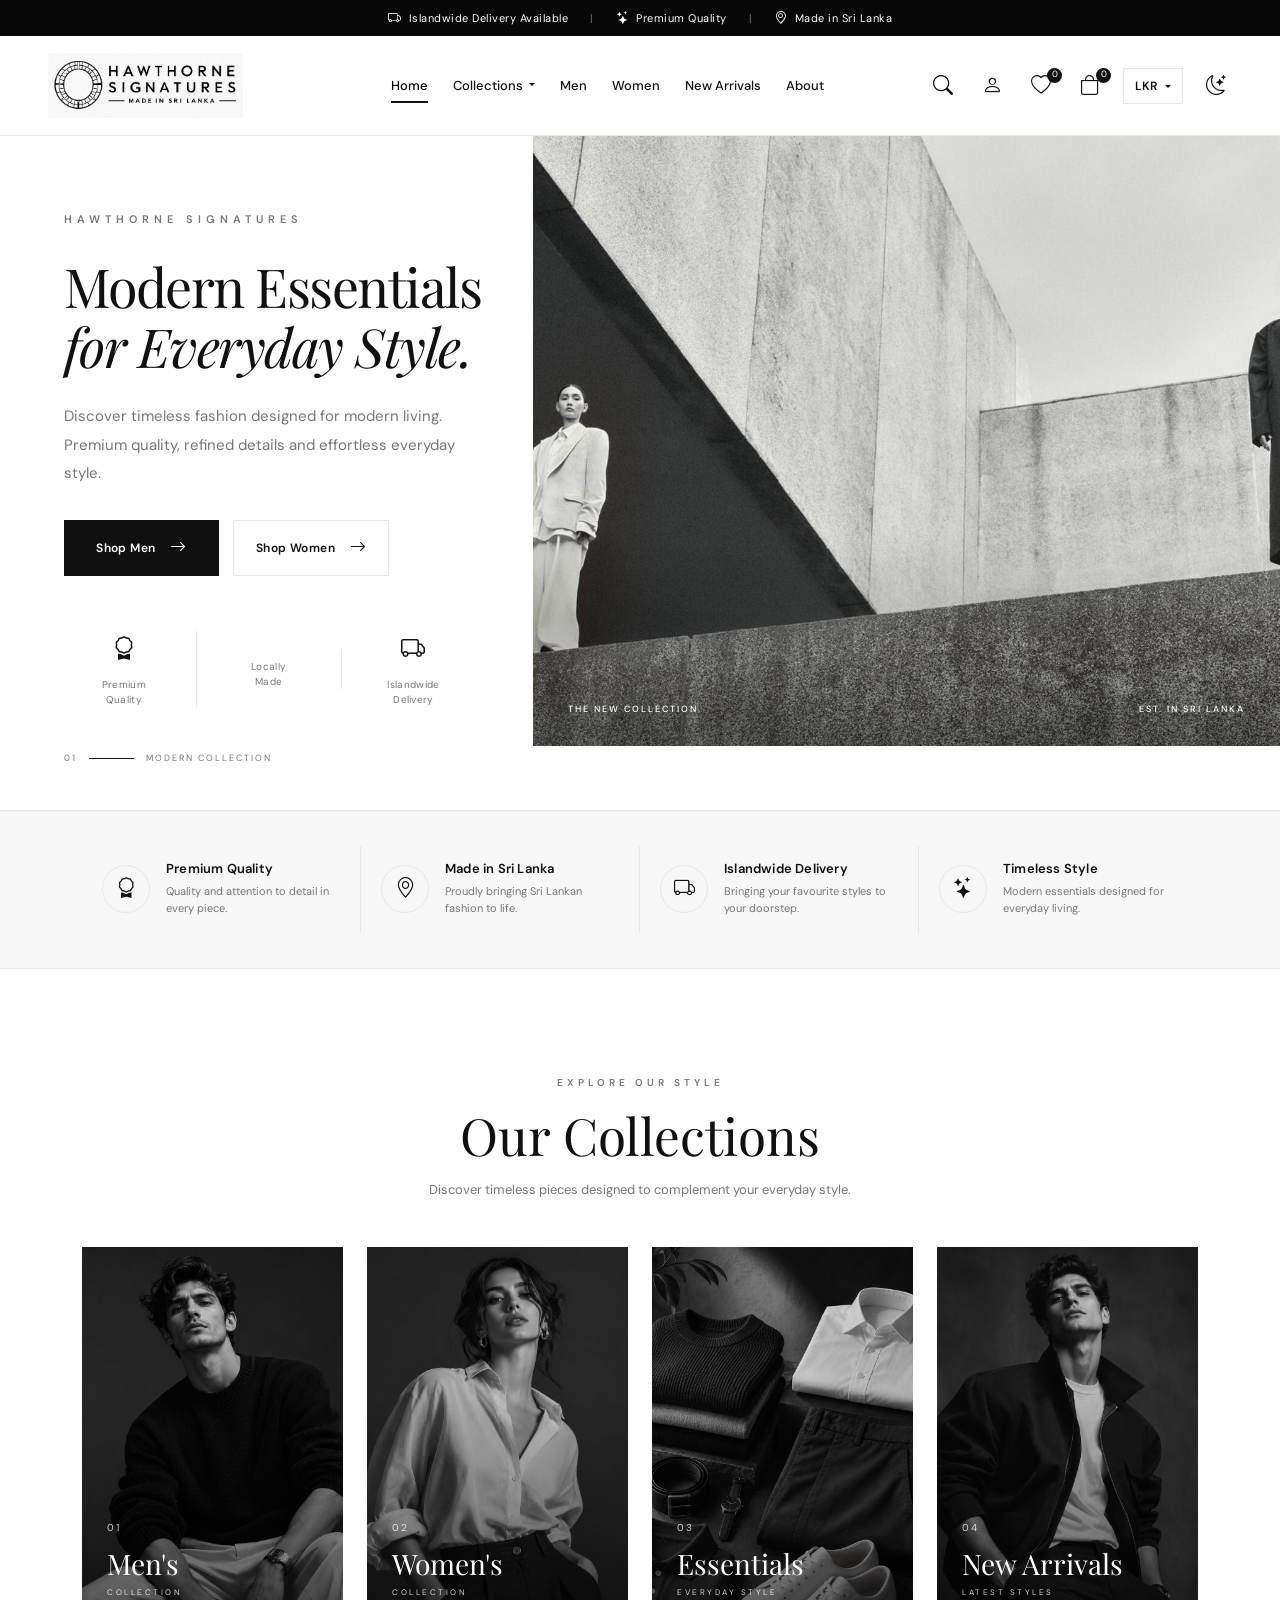
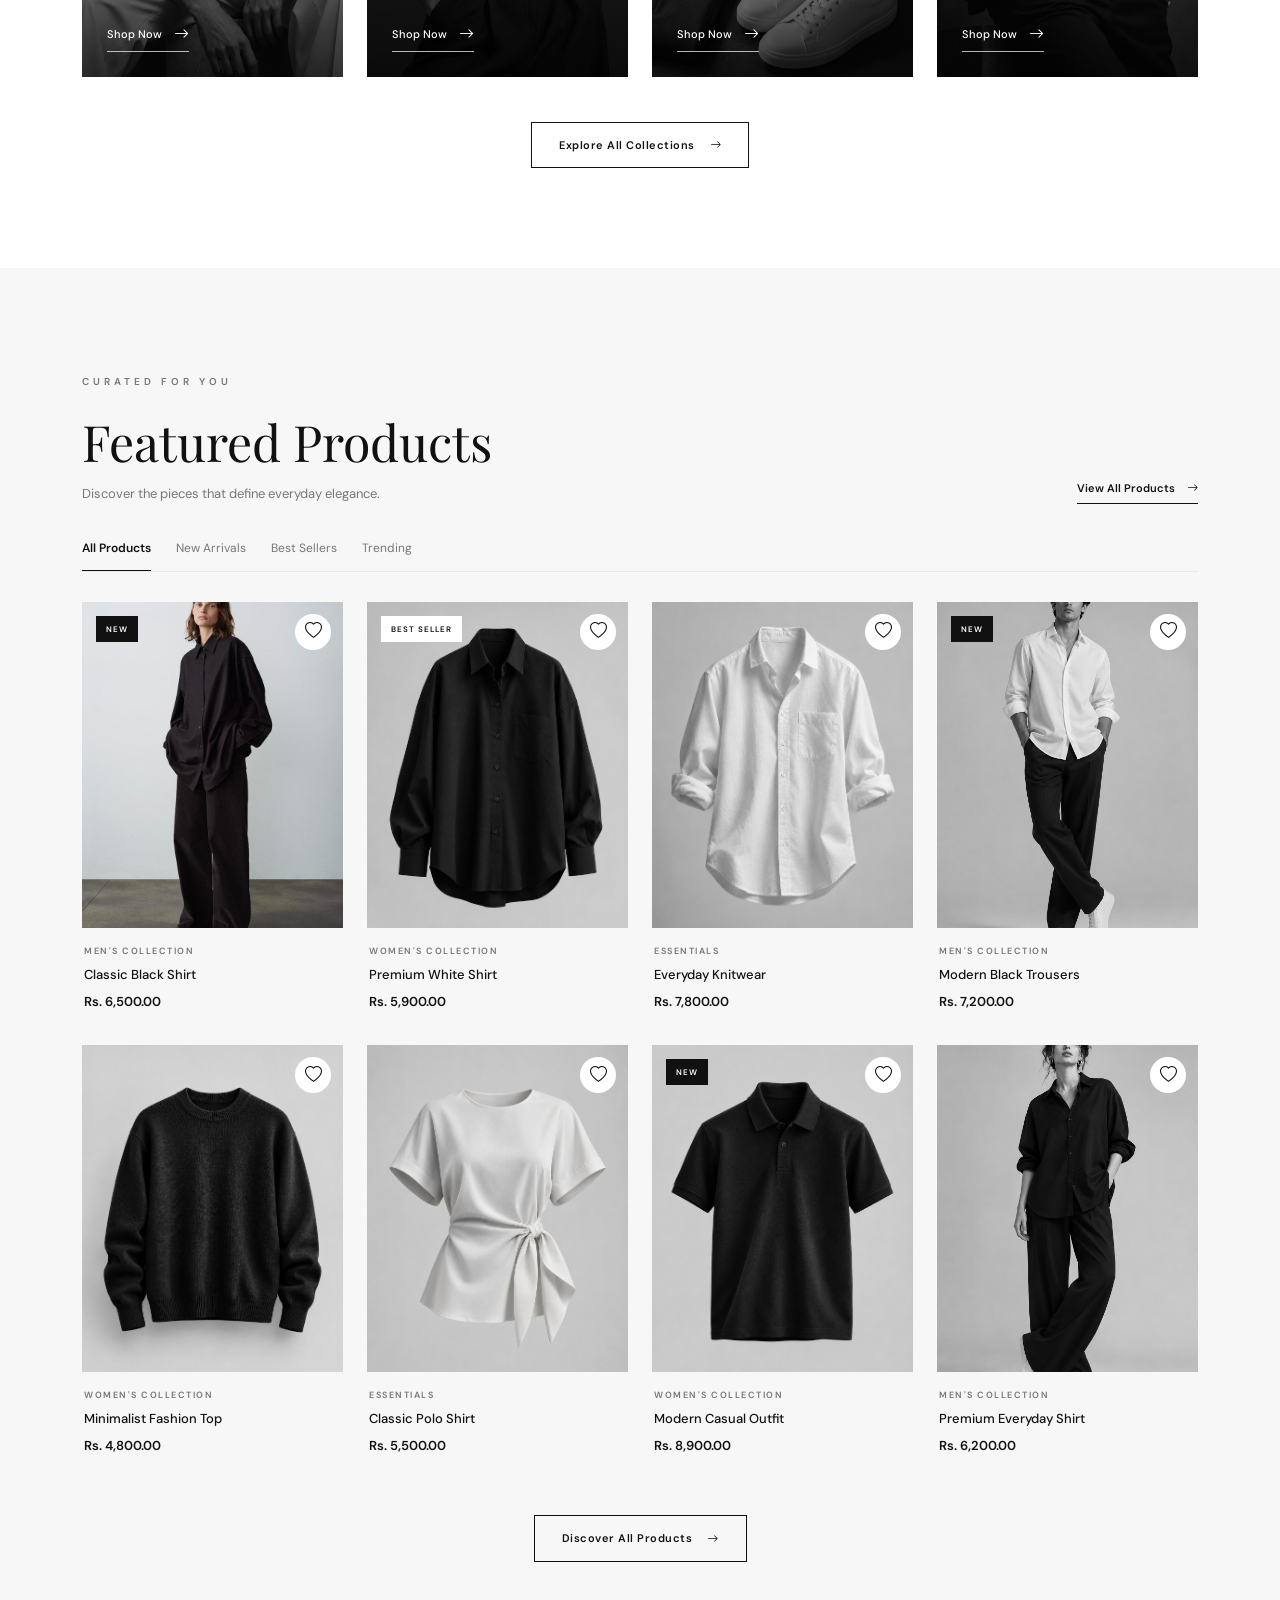
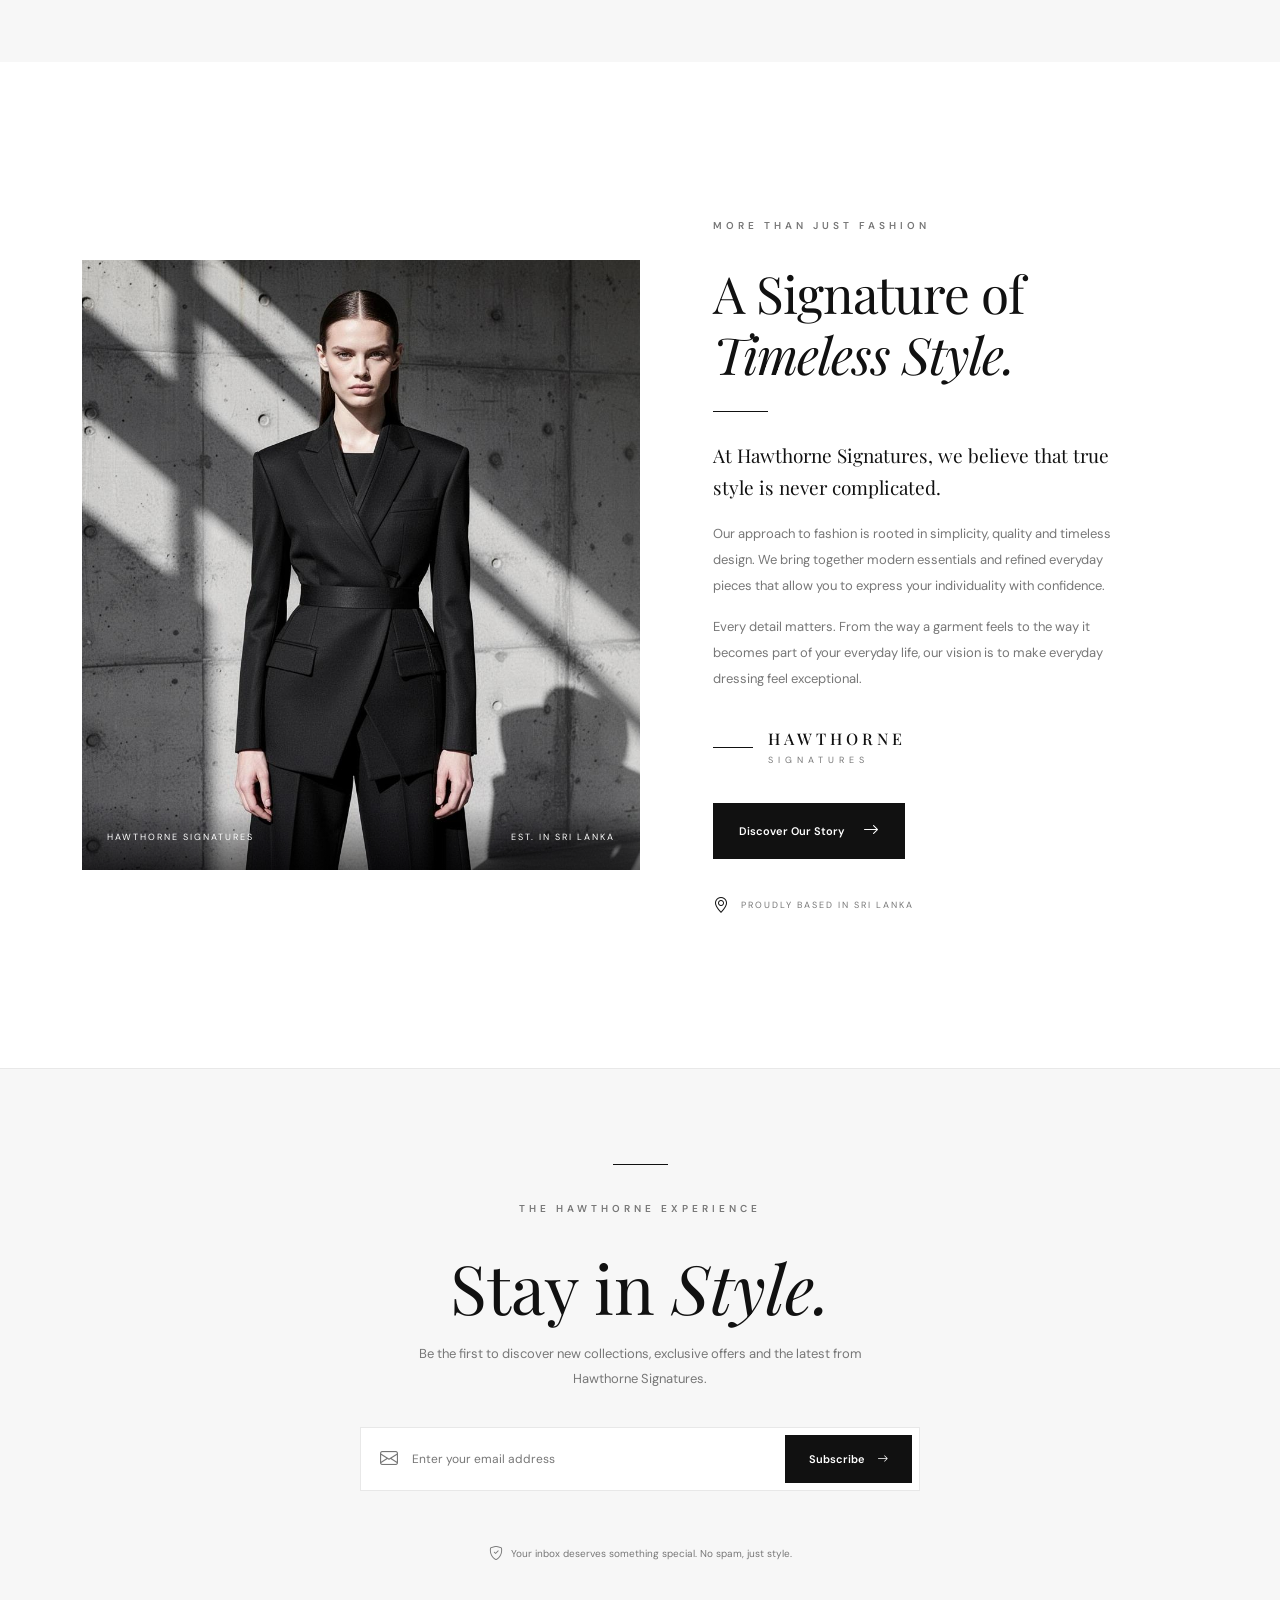
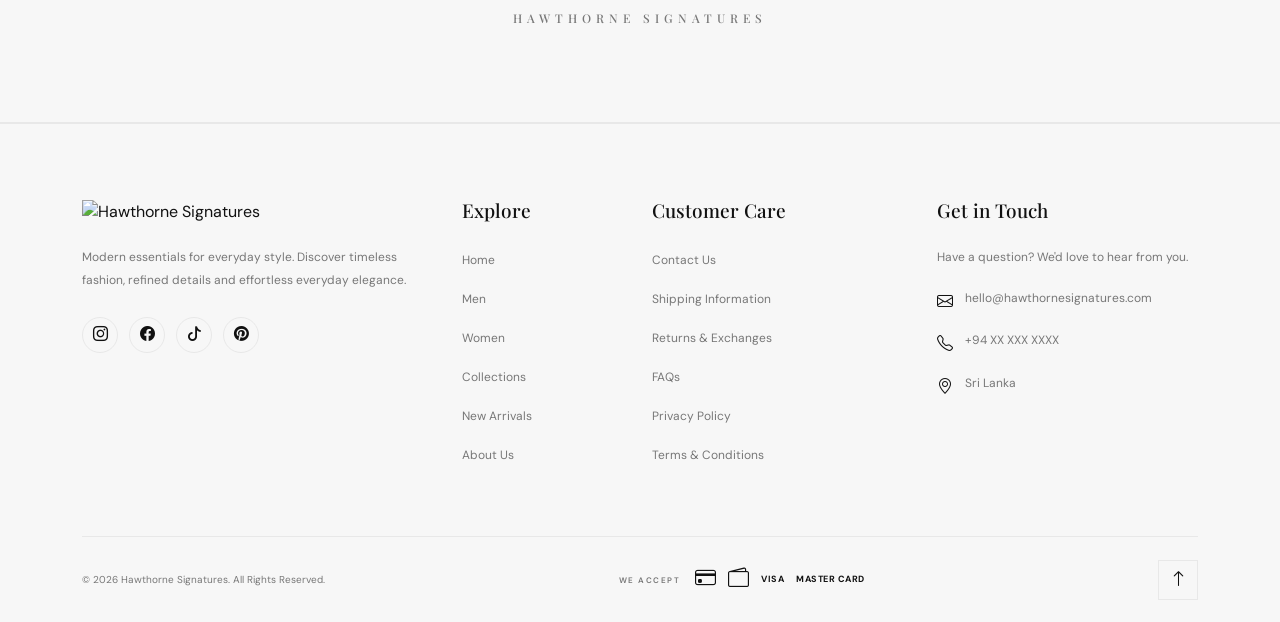
==== index.html @ 3e3ba573 "Add files via upload" ====
<!DOCTYPE html>
<html lang="en" data-theme="light">

<head>
  <meta charset="UTF-8">
  <meta name="viewport" content="width=device-width, initial-scale=1.0">

  <title>Hawthorne Signatures | Premium Fashion</title>

  <meta name="description"
    content="Discover modern essentials for everyday style at Hawthorne Signatures. Premium fashion, made in Sri Lanka.">

  <!-- Google Fonts -->
  <link rel="preconnect" href="https://fonts.googleapis.com">
  <link rel="preconnect" href="https://fonts.gstatic.com" crossorigin>

  <link
    href="https://fonts.googleapis.com/css2?family=DM+Sans:wght@400;500;600;700&family=Playfair+Display:wght@400;500;600&display=swap"
    rel="stylesheet">

  <!-- Bootstrap 5 -->
  <link href="https://cdn.jsdelivr.net/npm/bootstrap@5.3.3/dist/css/bootstrap.min.css" rel="stylesheet">

  <!-- Bootstrap Icons -->
  <link href="https://cdn.jsdelivr.net/npm/bootstrap-icons@1.11.3/font/bootstrap-icons.min.css" rel="stylesheet">

  <!-- Custom CSS -->
  <link rel="stylesheet" href="assets/css/style.css">
  <link rel="stylesheet" href="css/index.css">

</head>

<body>

  <!-- ANNOUNCEMENT BAR -->
  <div class="announcement-bar">
    <div class="container-fluid px-lg-5">
      <div class="announcement-content">

        <span>
          <i class="bi bi-truck"></i>
          Islandwide Delivery Available
        </span>

        <span class="announcement-divider">|</span>

        <span>
          <i class="bi bi-stars"></i>
          Premium Quality
        </span>

        <span class="announcement-divider">|</span>

        <span>
          <i class="bi bi-geo-alt"></i>
          Made in Sri Lanka
        </span>

      </div>
    </div>
  </div>


  <!-- MAIN NAVBAR -->
  <header class="main-header">

    <nav class="navbar navbar-expand-xl">

      <div class="container-fluid px-lg-5">

        <!-- BRAND -->
        <a href="index.html" class="navbar-brand brand-logo">

          <img src="img/logo/Hawthorne Signatures Logo·.png" alt="Hawthorne Signatures" class="brand-image"
            width="250px">

        </a>


        <!-- MOBILE ACTIONS -->
        <div class="mobile-actions d-xl-none">

          <button class="nav-icon-btn theme-toggle" type="button" aria-label="Switch theme">

            <i class="bi bi-moon-stars"></i>

          </button>

          <button class="navbar-toggler custom-toggler" type="button" data-bs-toggle="collapse"
            data-bs-target="#mainNavbar" aria-controls="mainNavbar" aria-expanded="false"
            aria-label="Toggle navigation">

            <i class="bi bi-list"></i>

          </button>

        </div>


        <!-- NAVIGATION -->
        <div class="collapse navbar-collapse" id="mainNavbar">

          <ul class="navbar-nav mx-auto main-nav">

            <li class="nav-item">
              <a href="index.html" class="nav-link active">
                Home
              </a>
            </li>

            <!-- COLLECTIONS -->
            <li class="nav-item dropdown">

              <a href="#" class="nav-link dropdown-toggle" role="button" data-bs-toggle="dropdown"
                aria-expanded="false">

                Collections

              </a>

              <ul class="dropdown-menu custom-dropdown">

                <li>
                  <a class="dropdown-item" href="#">
                    All Collections
                  </a>
                </li>

                <li>
                  <a class="dropdown-item" href="#">
                    Men's Collection
                  </a>
                </li>

                <li>
                  <a class="dropdown-item" href="#">
                    Women's Collection
                  </a>
                </li>

                <li>
                  <a class="dropdown-item" href="#">
                    Essentials
                  </a>
                </li>

              </ul>

            </li>

            <li class="nav-item">
              <a href="#" class="nav-link">Men</a>
            </li>

            <li class="nav-item">
              <a href="#" class="nav-link">Women</a>
            </li>

            <li class="nav-item">
              <a href="#" class="nav-link">New Arrivals</a>
            </li>

            <li class="nav-item">
              <a href="#" class="nav-link">About</a>
            </li>

          </ul>


          <!-- NAVBAR ACTIONS -->
          <div class="navbar-actions">

            <!-- SEARCH -->
            <button class="nav-icon-btn" type="button" data-bs-toggle="collapse" data-bs-target="#searchPanel"
              aria-label="Search">

              <i class="bi bi-search"></i>

            </button>


            <!-- ACCOUNT -->
            <a href="#" class="nav-icon-btn" aria-label="Account">

              <i class="bi bi-person"></i>

            </a>


            <!-- WISHLIST -->
            <a href="#" class="nav-icon-btn icon-with-count" aria-label="Wishlist">

              <i class="bi bi-heart"></i>

              <span class="icon-count">0</span>

            </a>


            <!-- SHOPPING BAG -->
            <a href="#" class="nav-icon-btn icon-with-count" aria-label="Shopping bag">

              <i class="bi bi-bag"></i>

              <span class="icon-count" data-cart-count>0</span>

            </a>


            <!-- CURRENCY -->
            <div class="dropdown currency-dropdown">

              <button class="currency-btn dropdown-toggle" type="button" data-bs-toggle="dropdown"
                aria-expanded="false">

                <span id="currencyLabel">LKR</span>

              </button>

              <ul class="dropdown-menu dropdown-menu-end custom-dropdown">

                <li>
                  <button class="dropdown-item currency-option" data-currency="LKR">
                    LKR - Sri Lankan Rupee
                  </button>
                </li>

                <li>
                  <button class="dropdown-item currency-option" data-currency="USD">
                    USD - US Dollar
                  </button>
                </li>

              </ul>

            </div>


            <!-- DESKTOP THEME TOGGLE -->
            <button class="nav-icon-btn theme-toggle desktop-theme-toggle" type="button" aria-label="Switch theme">

              <i class="bi bi-moon-stars"></i>

            </button>

          </div>

        </div>

      </div>

    </nav>

  </header>


  <!-- SEARCH PANEL -->
  <div class="collapse search-panel" id="searchPanel">

    <div class="container">

      <form action="#" method="GET" class="search-form">

        <i class="bi bi-search"></i>

        <input type="search" name="q" placeholder="Search products and collections..." aria-label="Search products"
          required>

        <button type="submit">
          Search
        </button>

      </form>

    </div>

  </div>




  <!-- =====================================
     HERO SECTION
===================================== -->

  <section class="hs-hero">

    <div class="container-fluid px-0">

      <div class="row g-0 align-items-stretch">

        <!-- LEFT CONTENT -->
        <div class="col-lg-5">

          <div class="hs-hero-content">

            <span class="hs-hero-eyebrow">
              HAWTHORNE SIGNATURES
            </span>

            <h1>
              Modern Essentials
              <span>for Everyday Style.</span>
            </h1>

            <p class="hs-hero-description">
              Discover timeless fashion designed for
              modern living. Premium quality, refined
              details and effortless everyday style.
            </p>

            <!-- BUTTONS -->
            <div class="hs-hero-buttons">

              <a href="#" class="hs-btn hs-btn-primary">
                Shop Men
                <i class="bi bi-arrow-right"></i>
              </a>

              <a href="#" class="hs-btn hs-btn-outline">
                Shop Women
                <i class="bi bi-arrow-right"></i>
              </a>

            </div>

            <!-- BRAND HIGHLIGHTS -->
            <div class="hs-hero-highlights">

              <div class="hs-highlight">
                <i class="bi bi-award"></i>
                <span>Premium<br>Quality</span>
              </div>

              <div class="hs-highlight">
                <i class="bi bi-leaf"></i>
                <span>Locally<br>Made</span>
              </div>

              <div class="hs-highlight">
                <i class="bi bi-truck"></i>
                <span>Islandwide<br>Delivery</span>
              </div>

            </div>

            <div class="hs-hero-caption">
              <span>01</span>
              <span class="hs-caption-line"></span>
              <span>MODERN COLLECTION</span>
            </div>

          </div>

        </div>


        <!-- RIGHT IMAGE -->
        <div class="col-lg-7">

          <div class="hs-hero-image">

            <img src="img/hero/1.jfif" alt="Hawthorne Signatures luxury fashion collection">

            <div class="hs-image-overlay"></div>

            <div class="hs-image-label">
              <span>THE NEW COLLECTION</span>
              <span>EST. IN SRI LANKA</span>
            </div>

          </div>

        </div>

      </div>

    </div>

  </section>



  <!-- =====================================
     BRAND BENEFITS SECTION
===================================== -->

  <section class="hs-benefits-section">

    <div class="container">

      <div class="hs-benefits-grid">

        <!-- BENEFIT 01 -->
        <div class="hs-benefit-item">

          <div class="hs-benefit-icon">
            <i class="bi bi-award"></i>
          </div>

          <div class="hs-benefit-content">
            <h5>Premium Quality</h5>
            <p>Quality and attention to detail in every piece.</p>
          </div>

        </div>


        <!-- BENEFIT 02 -->
        <div class="hs-benefit-item">

          <div class="hs-benefit-icon">
            <i class="bi bi-geo-alt"></i>
          </div>

          <div class="hs-benefit-content">
            <h5>Made in Sri Lanka</h5>
            <p>Proudly bringing Sri Lankan fashion to life.</p>
          </div>

        </div>


        <!-- BENEFIT 03 -->
        <div class="hs-benefit-item">

          <div class="hs-benefit-icon">
            <i class="bi bi-truck"></i>
          </div>

          <div class="hs-benefit-content">
            <h5>Islandwide Delivery</h5>
            <p>Bringing your favourite styles to your doorstep.</p>
          </div>

        </div>


        <!-- BENEFIT 04 -->
        <div class="hs-benefit-item">

          <div class="hs-benefit-icon">
            <i class="bi bi-stars"></i>
          </div>

          <div class="hs-benefit-content">
            <h5>Timeless Style</h5>
            <p>Modern essentials designed for everyday living.</p>
          </div>

        </div>

      </div>

    </div>

  </section>



  <!-- =====================================
     OUR COLLECTIONS SECTION
===================================== -->

  <section class="hs-collections-section">

    <div class="container">

      <!-- SECTION HEADING -->
      <div class="hs-section-heading text-center">

        <span class="hs-section-eyebrow">
          EXPLORE OUR STYLE
        </span>

        <h2>Our Collections</h2>

        <p>
          Discover timeless pieces designed to complement
          your everyday style.
        </p>

      </div>


      <!-- COLLECTION GRID -->
      <div class="row g-3 g-lg-4">

        <!-- MEN -->
        <div class="col-6 col-lg-3">

          <a href="#" class="hs-collection-card">

            <img src="img/categories/1.png" alt="Men's Fashion Collection">

            <div class="hs-collection-overlay"></div>

            <div class="hs-collection-content">

              <span class="hs-collection-number">01</span>

              <h3>Men's</h3>

              <span class="hs-collection-subtitle">
                COLLECTION
              </span>

              <span class="hs-collection-link">
                Shop Now
                <i class="bi bi-arrow-right"></i>
              </span>

            </div>

          </a>

        </div>


        <!-- WOMEN -->
        <div class="col-6 col-lg-3">

          <a href="#" class="hs-collection-card">

            <img src="img/categories/2.png" alt="Women's Fashion Collection">

            <div class="hs-collection-overlay"></div>

            <div class="hs-collection-content">

              <span class="hs-collection-number">02</span>

              <h3>Women's</h3>

              <span class="hs-collection-subtitle">
                COLLECTION
              </span>

              <span class="hs-collection-link">
                Shop Now
                <i class="bi bi-arrow-right"></i>
              </span>

            </div>

          </a>

        </div>


        <!-- ESSENTIALS -->
        <div class="col-6 col-lg-3">

          <a href="#" class="hs-collection-card">

            <img src="img/categories/3.png" alt="Everyday Essentials Collection">

            <div class="hs-collection-overlay"></div>

            <div class="hs-collection-content">

              <span class="hs-collection-number">03</span>

              <h3>Essentials</h3>

              <span class="hs-collection-subtitle">
                EVERYDAY STYLE
              </span>

              <span class="hs-collection-link">
                Shop Now
                <i class="bi bi-arrow-right"></i>
              </span>

            </div>

          </a>

        </div>


        <!-- NEW ARRIVALS -->
        <div class="col-6 col-lg-3">

          <a href="#" class="hs-collection-card">

            <img src="img/categories/4.png" alt="New Fashion Arrivals">

            <div class="hs-collection-overlay"></div>

            <div class="hs-collection-content">

              <span class="hs-collection-number">04</span>

              <h3>New Arrivals</h3>

              <span class="hs-collection-subtitle">
                LATEST STYLES
              </span>

              <span class="hs-collection-link">
                Shop Now
                <i class="bi bi-arrow-right"></i>
              </span>

            </div>

          </a>

        </div>

      </div>


      <!-- VIEW ALL -->
      <div class="hs-collections-footer">

        <a href="#" class="hs-view-all-btn">
          Explore All Collections
          <i class="bi bi-arrow-right"></i>
        </a>

      </div>

    </div>

  </section>


  <!-- =====================================
     FEATURED PRODUCTS
===================================== -->

  <section class="hs-products-section">

    <div class="container">

      <!-- SECTION HEADER -->
      <div class="hs-products-header">

        <div class="hs-products-title">
          <span class="hs-section-eyebrow">CURATED FOR YOU</span>
          <h2>Featured Products</h2>
          <p>Discover the pieces that define everyday elegance.</p>
        </div>

        <a href="#" class="hs-products-view-all">
          View All Products
          <i class="bi bi-arrow-right"></i>
        </a>

      </div>


      <!-- PRODUCT FILTERS -->
      <div class="hs-product-filters" role="group" aria-label="Filter products">

        <button class="hs-filter-btn active" data-filter="all">
          All Products
        </button>

        <button class="hs-filter-btn" data-filter="new">
          New Arrivals
        </button>

        <button class="hs-filter-btn" data-filter="best">
          Best Sellers
        </button>

        <button class="hs-filter-btn" data-filter="trending">
          Trending
        </button>

      </div>


      <!-- PRODUCT GRID -->
      <div class="row g-3 g-lg-4" id="hsProductGrid">

        <!-- PRODUCT 01 -->
        <div class="col-6 col-lg-3 hs-product-item" data-category="new trending">

          <div class="hs-product-card">

            <div class="hs-product-image">

              <img src="img/products/9.jfif" alt="Classic black oversized shirt" loading="lazy">

              <span class="hs-product-badge">NEW</span>

              <button class="hs-wishlist-btn" type="button" aria-label="Add Classic Black Shirt to wishlist"
                aria-pressed="false">

                <i class="bi bi-heart"></i>

              </button>

              <button class="hs-quick-add" type="button" data-product="Classic Black Shirt" data-price-lkr="6500"
                data-price-usd="21.00">

                <i class="bi bi-bag-plus"></i>
                Add to Bag

              </button>

            </div>

            <div class="hs-product-info">

              <span class="hs-product-category">MEN'S COLLECTION</span>

              <h3>
                <a href="#">Classic Black Shirt</a>
              </h3>

              <div class="hs-product-price" data-lkr="6500" data-usd="21.00">
                Rs. 6,500.00
              </div>

            </div>

          </div>

        </div>


        <!-- PRODUCT 02 -->
        <div class="col-6 col-lg-3 hs-product-item" data-category="best">

          <div class="hs-product-card">

            <div class="hs-product-image">

              <img src="img/products/1.png" alt="Premium white casual shirt" loading="lazy">

              <span class="hs-product-badge bestseller">
                BEST SELLER
              </span>

              <button class="hs-wishlist-btn" type="button" aria-label="Add Premium White Shirt to wishlist"
                aria-pressed="false">

                <i class="bi bi-heart"></i>

              </button>

              <button class="hs-quick-add" type="button" data-product="Premium White Shirt" data-price-lkr="5900"
                data-price-usd="19.00">

                <i class="bi bi-bag-plus"></i>
                Add to Bag

              </button>

            </div>

            <div class="hs-product-info">

              <span class="hs-product-category">WOMEN'S COLLECTION</span>

              <h3>
                <a href="#">Premium White Shirt</a>
              </h3>

              <div class="hs-product-price" data-lkr="5900" data-usd="19.00">
                Rs. 5,900.00
              </div>

            </div>

          </div>

        </div>


        <!-- PRODUCT 03 -->
        <div class="col-6 col-lg-3 hs-product-item" data-category="trending best">

          <div class="hs-product-card">

            <div class="hs-product-image">

              <img src="img/products/3.png" alt="Minimal everyday knitwear" loading="lazy">

              <button class="hs-wishlist-btn" type="button" aria-label="Add Everyday Knitwear to wishlist"
                aria-pressed="false">

                <i class="bi bi-heart"></i>

              </button>

              <button class="hs-quick-add" type="button" data-product="Everyday Knitwear" data-price-lkr="7800"
                data-price-usd="25.00">

                <i class="bi bi-bag-plus"></i>
                Add to Bag

              </button>

            </div>

            <div class="hs-product-info">

              <span class="hs-product-category">ESSENTIALS</span>

              <h3>
                <a href="#">Everyday Knitwear</a>
              </h3>

              <div class="hs-product-price" data-lkr="7800" data-usd="25.00">
                Rs. 7,800.00
              </div>

            </div>

          </div>

        </div>


        <!-- PRODUCT 04 -->
        <div class="col-6 col-lg-3 hs-product-item" data-category="new">

          <div class="hs-product-card">

            <div class="hs-product-image">

              <img src="img/products/4.png" alt="Modern casual black trousers" loading="lazy">

              <span class="hs-product-badge">NEW</span>

              <button class="hs-wishlist-btn" type="button" aria-label="Add Modern Black Trousers to wishlist"
                aria-pressed="false">

                <i class="bi bi-heart"></i>

              </button>

              <button class="hs-quick-add" type="button" data-product="Modern Black Trousers" data-price-lkr="7200"
                data-price-usd="23.00">

                <i class="bi bi-bag-plus"></i>
                Add to Bag

              </button>

            </div>

            <div class="hs-product-info">

              <span class="hs-product-category">MEN'S COLLECTION</span>

              <h3>
                <a href="#">Modern Black Trousers</a>
              </h3>

              <div class="hs-product-price" data-lkr="7200" data-usd="23.00">
                Rs. 7,200.00
              </div>

            </div>

          </div>

        </div>


        <!-- PRODUCT 05 -->
        <div class="col-6 col-lg-3 hs-product-item" data-category="best">

          <div class="hs-product-card">

            <div class="hs-product-image">

              <img src="img/products/5.png" alt="Women's minimalist fashion top" loading="lazy">

              <button class="hs-wishlist-btn" type="button" aria-label="Add Minimalist Fashion Top to wishlist"
                aria-pressed="false">

                <i class="bi bi-heart"></i>

              </button>

              <button class="hs-quick-add" type="button" data-product="Minimalist Fashion Top" data-price-lkr="4800"
                data-price-usd="15.50">

                <i class="bi bi-bag-plus"></i>
                Add to Bag

              </button>

            </div>

            <div class="hs-product-info">

              <span class="hs-product-category">WOMEN'S COLLECTION</span>

              <h3>
                <a href="#">Minimalist Fashion Top</a>
              </h3>

              <div class="hs-product-price" data-lkr="4800" data-usd="15.50">
                Rs. 4,800.00
              </div>

            </div>

          </div>

        </div>


        <!-- PRODUCT 06 -->
        <div class="col-6 col-lg-3 hs-product-item" data-category="trending">

          <div class="hs-product-card">

            <div class="hs-product-image">

              <img src="img/products/7.png" alt="Classic premium polo shirt" loading="lazy">

              <button class="hs-wishlist-btn" type="button" aria-label="Add Classic Polo Shirt to wishlist"
                aria-pressed="false">

                <i class="bi bi-heart"></i>

              </button>

              <button class="hs-quick-add" type="button" data-product="Classic Polo Shirt" data-price-lkr="5500"
                data-price-usd="18.00">

                <i class="bi bi-bag-plus"></i>
                Add to Bag

              </button>

            </div>

            <div class="hs-product-info">

              <span class="hs-product-category">ESSENTIALS</span>

              <h3>
                <a href="#">Classic Polo Shirt</a>
              </h3>

              <div class="hs-product-price" data-lkr="5500" data-usd="18.00">
                Rs. 5,500.00
              </div>

            </div>

          </div>

        </div>


        <!-- PRODUCT 07 -->
        <div class="col-6 col-lg-3 hs-product-item" data-category="new trending">

          <div class="hs-product-card">

            <div class="hs-product-image">

              <img src="img/products/8.png" alt="Modern women's casual outfit" loading="lazy">

              <span class="hs-product-badge">NEW</span>

              <button class="hs-wishlist-btn" type="button" aria-label="Add Modern Casual Outfit to wishlist"
                aria-pressed="false">

                <i class="bi bi-heart"></i>

              </button>

              <button class="hs-quick-add" type="button" data-product="Modern Casual Outfit" data-price-lkr="8900"
                data-price-usd="29.00">

                <i class="bi bi-bag-plus"></i>
                Add to Bag

              </button>

            </div>

            <div class="hs-product-info">

              <span class="hs-product-category">WOMEN'S COLLECTION</span>

              <h3>
                <a href="#">Modern Casual Outfit</a>
              </h3>

              <div class="hs-product-price" data-lkr="8900" data-usd="29.00">
                Rs. 8,900.00
              </div>

            </div>

          </div>

        </div>


        <!-- PRODUCT 08 -->
        <div class="col-6 col-lg-3 hs-product-item" data-category="best trending">

          <div class="hs-product-card">

            <div class="hs-product-image">

              <img src="img/products/2.png" alt="Premium everyday fashion shirt" loading="lazy">

              <button class="hs-wishlist-btn" type="button" aria-label="Add Premium Everyday Shirt to wishlist"
                aria-pressed="false">

                <i class="bi bi-heart"></i>

              </button>

              <button class="hs-quick-add" type="button" data-product="Premium Everyday Shirt" data-price-lkr="6200"
                data-price-usd="20.00">

                <i class="bi bi-bag-plus"></i>
                Add to Bag

              </button>

            </div>

            <div class="hs-product-info">

              <span class="hs-product-category">MEN'S COLLECTION</span>

              <h3>
                <a href="#">Premium Everyday Shirt</a>
              </h3>

              <div class="hs-product-price" data-lkr="6200" data-usd="20.00">
                Rs. 6,200.00
              </div>

            </div>

          </div>

        </div>

      </div>


      <!-- VIEW ALL PRODUCTS -->
      <div class="hs-products-footer">

        <a href="#" class="hs-view-all-btn">
          Discover All Products
          <i class="bi bi-arrow-right"></i>
        </a>

      </div>

    </div>

  </section>


  <!-- ADD TO BAG NOTIFICATION -->
  <div class="hs-toast" id="hsToast" role="status" aria-live="polite">
    <i class="bi bi-check-circle"></i>
    <span id="hsToastMessage">Added to bag successfully!</span>
  </div>


  <!-- =====================================
     BRAND INTRODUCTION SECTION
===================================== -->

  <section class="hs-about-section">

    <div class="container">

      <div class="row align-items-center g-0">

        <!-- IMAGE SIDE -->
        <div class="col-lg-6">

          <div class="hs-about-image-wrapper">

            <img src="img/banner/1.jfif" alt="Hawthorne Signatures fashion editorial" class="hs-about-image"
              loading="lazy">

            <div class="hs-about-image-caption">
              <span>HAWTHORNE SIGNATURES</span>
              <span>EST. IN SRI LANKA</span>
            </div>

          </div>

        </div>


        <!-- CONTENT SIDE -->
        <div class="col-lg-6">

          <div class="hs-about-content">

            <span class="hs-section-eyebrow">
              MORE THAN JUST FASHION
            </span>

            <h2>
              A Signature of
              <span>Timeless Style.</span>
            </h2>

            <div class="hs-about-divider"></div>

            <p class="hs-about-intro">
              At Hawthorne Signatures, we believe that
              true style is never complicated.
            </p>

            <p class="hs-about-description">
              Our approach to fashion is rooted in
              simplicity, quality and timeless design.
              We bring together modern essentials and
              refined everyday pieces that allow you
              to express your individuality with confidence.
            </p>

            <p class="hs-about-description">
              Every detail matters. From the way a
              garment feels to the way it becomes part
              of your everyday life, our vision is to
              make everyday dressing feel exceptional.
            </p>


            <!-- BRAND SIGNATURE -->
            <div class="hs-about-signature">

              <span class="hs-signature-line"></span>

              <div>
                <strong>HAWTHORNE</strong>
                <span>SIGNATURES</span>
              </div>

            </div>


            <!-- BUTTON -->
            <a href="#" class="hs-about-btn">

              Discover Our Story

              <i class="bi bi-arrow-right"></i>

            </a>


            <!-- BRAND LOCATION -->
            <div class="hs-about-location">
              <i class="bi bi-geo-alt"></i>
              <span>PROUDLY BASED IN SRI LANKA</span>
            </div>

          </div>

        </div>

      </div>

    </div>

  </section>



  <!-- =====================================
     NEWSLETTER SECTION
===================================== -->

  <section class="hs-newsletter-section">

    <div class="container">

      <div class="hs-newsletter-wrapper">

        <!-- DECORATIVE TOP LINE -->
        <div class="hs-newsletter-top-line"></div>

        <span class="hs-section-eyebrow">
          THE HAWTHORNE EXPERIENCE
        </span>

        <h2>
          Stay in <span>Style.</span>
        </h2>

        <p class="hs-newsletter-description">
          Be the first to discover new collections,
          exclusive offers and the latest from
          Hawthorne Signatures.
        </p>


        <!-- SUBSCRIPTION FORM -->
        <form class="hs-newsletter-form" id="hsNewsletterForm">

          <div class="hs-newsletter-input-wrapper">

            <i class="bi bi-envelope"></i>

            <input type="email" name="email" id="newsletterEmail" placeholder="Enter your email address"
              aria-label="Email address" autocomplete="email" required>

            <button type="submit">
              Subscribe
              <i class="bi bi-arrow-right"></i>
            </button>

          </div>

          <p class="hs-newsletter-message" id="newsletterMessage" role="status" aria-live="polite"></p>

        </form>


        <!-- PRIVACY NOTE -->
        <div class="hs-newsletter-privacy">

          <i class="bi bi-shield-check"></i>

          <span>
            Your inbox deserves something special.
            No spam, just style.
          </span>

        </div>


        <!-- BRAND SIGNATURE -->
        <div class="hs-newsletter-brand">
          HAWTHORNE SIGNATURES
        </div>

      </div>

    </div>

  </section>



  <!-- =====================================
     HAWTHORNE SIGNATURES FOOTER
===================================== -->

  <footer class="hs-footer">

    <div class="container">

      <!-- MAIN FOOTER -->
      <div class="row g-4 hs-footer-main">

        <!-- BRAND COLUMN -->
        <div class="col-lg-4 col-md-6">

          <div class="hs-footer-brand">

            <a href="index.html" class="hs-footer-logo">
              <img src="assets/images/logo-horizontal.png" alt="Hawthorne Signatures">
            </a>

            <p>
              Modern essentials for everyday style.
              Discover timeless fashion, refined details
              and effortless everyday elegance.
            </p>

            <!-- SOCIAL MEDIA -->
            <div class="hs-footer-social">

              <a href="#" aria-label="Instagram">
                <i class="bi bi-instagram"></i>
              </a>

              <a href="#" aria-label="Facebook">
                <i class="bi bi-facebook"></i>
              </a>

              <a href="#" aria-label="TikTok">
                <i class="bi bi-tiktok"></i>
              </a>

              <a href="#" aria-label="Pinterest">
                <i class="bi bi-pinterest"></i>
              </a>

            </div>

          </div>

        </div>


        <!-- EXPLORE -->
        <div class="col-lg-2 col-md-6 col-6">

          <div class="hs-footer-column">

            <h4>Explore</h4>

            <ul>
              <li><a href="index.html">Home</a></li>
              <li><a href="#">Men</a></li>
              <li><a href="#">Women</a></li>
              <li><a href="#">Collections</a></li>
              <li><a href="#">New Arrivals</a></li>
              <li><a href="#">About Us</a></li>
            </ul>

          </div>

        </div>


        <!-- CUSTOMER CARE -->
        <div class="col-lg-3 col-md-6 col-6">

          <div class="hs-footer-column">

            <h4>Customer Care</h4>

            <ul>
              <li><a href="#">Contact Us</a></li>
              <li><a href="#">Shipping Information</a></li>
              <li><a href="#">Returns & Exchanges</a></li>
              <li><a href="#">FAQs</a></li>
              <li><a href="#">Privacy Policy</a></li>
              <li><a href="#">Terms & Conditions</a></li>
            </ul>

          </div>

        </div>


        <!-- CONTACT -->
        <div class="col-lg-3 col-md-6">

          <div class="hs-footer-column hs-footer-contact">

            <h4>Get in Touch</h4>

            <p>
              Have a question? We'd love to hear from you.
            </p>

            <a href="mailto:hello@hawthornesignatures.com" class="hs-contact-link">

              <i class="bi bi-envelope"></i>
              hello@hawthornesignatures.com

            </a>

            <a href="tel:+94000000000" class="hs-contact-link">

              <i class="bi bi-telephone"></i>
              +94 XX XXX XXXX

            </a>

            <div class="hs-contact-link">

              <i class="bi bi-geo-alt"></i>
              Sri Lanka

            </div>

          </div>

        </div>

      </div>


      <!-- FOOTER DIVIDER -->
      <div class="hs-footer-divider"></div>


      <!-- FOOTER BOTTOM -->
      <div class="hs-footer-bottom">

        <div class="hs-copyright">

          © <span id="footerYear"></span>
          Hawthorne Signatures. All Rights Reserved.

        </div>


        <!-- PAYMENT METHODS -->
        <div class="hs-payment-methods">

          <span>WE ACCEPT</span>

          <div class="hs-payment-icons">

            <i class="bi bi-credit-card" title="Card payments"></i>

            <i class="bi bi-wallet2" title="Digital payments"></i>

            <span class="hs-payment-text">VISA</span>

            <span class="hs-payment-text">MASTER CARD</span>

          </div>

        </div>


        <!-- BACK TO TOP -->
        <button class="hs-back-to-top" type="button" id="backToTop" aria-label="Back to top">

          <i class="bi bi-arrow-up"></i>

        </button>

      </div>

    </div>

  </footer>










  <!-- BOOTSTRAP JS -->
  <script src="https://cdn.jsdelivr.net/npm/bootstrap@5.3.3/dist/js/bootstrap.bundle.min.js"></script>

  <!-- CUSTOM JS -->
  <script src="assets/js/app.js"></script>
  <script src="js/index.js"></script>

</body>

</html>
---- assets/css/style.css ----
/* =========================================
HAWTHORNE SIGNATURES
GLOBAL THEME
========================================= */

:root {
  --bg: #ffffff;
  --surface: #f7f7f7;
  --text: #111111;
  --muted: #777777;
  --border: #e8e8e8;
  --announcement-bg: #080808;
  --announcement-text: #ffffff;

  --transition: all 0.3s ease;
}

[data-theme="dark"] {
  --bg: #0b0b0b;
  --surface: #151515;
  --text: #f5f5f5;
  --muted: #aaaaaa;
  --border: #303030;
  --announcement-bg: #ffffff;
  --announcement-text: #111111;
}

/* GLOBAL */

* {
  box-sizing: border-box;
}

body {
  margin: 0;
  font-family: 'DM Sans', sans-serif;
  background: var(--bg);
  color: var(--text);
  transition: var(--transition);
}

a {
  color: inherit;
  text-decoration: none;
}

button {
  font-family: inherit;
}


/* =========================================
ANNOUNCEMENT BAR
========================================= */

.announcement-bar {
  background: var(--announcement-bg);
  color: var(--announcement-text);
  min-height: 36px;
  display: flex;
  align-items: center;
  font-size: 11px;
  letter-spacing: 0.5px;
  transition: var(--transition);
}

.announcement-content {
  display: flex;
  align-items: center;
  justify-content: center;
  gap: 22px;
  min-height: 36px;
}

.announcement-content span {
  display: flex;
  align-items: center;
  gap: 7px;
}

.announcement-content i {
  font-size: 13px;
}

.announcement-divider {
  opacity: 0.4;
}


/* =========================================
MAIN HEADER
========================================= */

.main-header {
  background: var(--bg);
  border-bottom: 1px solid var(--border);
  position: relative;
  z-index: 1000;
  transition: var(--transition);
}

.main-header .navbar {
  min-height: 92px;
  padding: 12px 0;
}


/* BRAND */

.brand-logo {
  display: flex;
  align-items: center;
  margin-right: 30px;
}

.brand-image {
  display: block;
  width: 210px;
  height: 65px;
  object-fit: contain;
  object-position: left center;
}


/* NAVIGATION */

.main-nav {
  align-items: center;
  gap: 25px;
}

.main-nav .nav-link {
  color: var(--text);
  font-size: 13px;
  font-weight: 500;
  padding: 12px 0 !important;
  position: relative;
  transition: var(--transition);
}

.main-nav .nav-link:hover {
  color: var(--muted);
}

.main-nav .nav-link.active::after {
  content: "";
  position: absolute;
  left: 0;
  bottom: 4px;
  width: 100%;
  height: 2px;
  background: var(--text);
}


/* DROPDOWN */

.custom-dropdown {
  background: var(--bg);
  border: 1px solid var(--border);
  border-radius: 0;
  padding: 8px;
  min-width: 210px;
  box-shadow: 0 10px 30px rgba(0, 0, 0, 0.08);
}

.custom-dropdown .dropdown-item {
  color: var(--text);
  font-size: 13px;
  padding: 11px 12px;
  background: transparent;
  transition: var(--transition);
}

.custom-dropdown .dropdown-item:hover,
.custom-dropdown .dropdown-item:focus {
  background: var(--surface);
  color: var(--text);
}


/* =========================================
NAVBAR ACTIONS
========================================= */

.navbar-actions {
  display: flex;
  align-items: center;
  gap: 17px;
}

.nav-icon-btn {
  width: 32px;
  height: 36px;
  padding: 0;
  border: 0;
  background: transparent;
  color: var(--text);
  font-size: 20px;
  display: inline-flex;
  align-items: center;
  justify-content: center;
  position: relative;
  cursor: pointer;
  transition: var(--transition);
}

.nav-icon-btn:hover {
  opacity: 0.55;
  transform: translateY(-2px);
}

.icon-with-count {
  position: relative;
}

.icon-count {
  position: absolute;
  top: 0;
  right: -5px;
  width: 15px;
  height: 15px;
  border-radius: 50%;
  background: var(--text);
  color: var(--bg);
  font-size: 9px;
  display: flex;
  align-items: center;
  justify-content: center;
}


/* CURRENCY */

.currency-btn {
  background: transparent;
  border: 1px solid var(--border);
  color: var(--text);
  padding: 8px 11px;
  font-size: 12px;
  font-weight: 600;
  transition: var(--transition);
}

.currency-btn:hover {
  border-color: var(--text);
}

.currency-btn::after {
  margin-left: 5px;
  vertical-align: 2px;
}


/* =========================================
MOBILE NAVIGATION
========================================= */

.mobile-actions {
  display: flex;
  align-items: center;
  gap: 10px;
}

.custom-toggler {
  border: 0;
  padding: 0;
  font-size: 29px;
  color: var(--text);
  box-shadow: none !important;
}

.custom-toggler:focus {
  box-shadow: none;
}


/* =========================================
SEARCH PANEL
========================================= */

.search-panel {
  background: var(--surface);
  border-bottom: 1px solid var(--border);
}

.search-form {
  display: flex;
  align-items: center;
  gap: 15px;
  padding: 22px 0;
  border-bottom: 1px solid var(--text);
  color: var(--text);
}

.search-form input {
  flex: 1;
  min-width: 0;
  background: transparent;
  border: 0;
  outline: none;
  color: var(--text);
  font-size: 14px;
}

.search-form input::placeholder {
  color: var(--muted);
}

.search-form button {
  background: var(--text);
  color: var(--bg);
  border: 1px solid var(--text);
  padding: 9px 25px;
  font-size: 12px;
  transition: var(--transition);
}

.search-form button:hover {
  opacity: 0.7;
}


/* =========================================
DEMO CONTENT
========================================= */

.demo-content {
  min-height: 55vh;
  background: var(--bg);
  color: var(--text);
  display: flex;
  align-items: center;
  justify-content: center;
  transition: var(--transition);
}

.demo-label {
  font-size: 11px;
  letter-spacing: 4px;
  color: var(--muted);
}

.demo-content h1 {
  font-family: 'Playfair Display', serif;
  font-size: clamp(32px, 5vw, 65px);
  font-weight: 400;
  margin-top: 20px;
}

.demo-content p {
  color: var(--muted);
  font-size: 14px;
}


/* =========================================
RESPONSIVE
========================================= */

@media (max-width: 1199.98px) {

  .main-header .navbar {
    min-height: 78px;
  }

  .main-nav {
    align-items: flex-start;
    gap: 3px;
    padding-top: 20px;
  }

  .main-nav .nav-link {
    padding: 10px 0 !important;
  }

  .main-nav .nav-link.active::after {
    width: 30px;
    bottom: 3px;
  }

  .navbar-actions {
    padding-top: 18px;
    margin-top: 15px;
    border-top: 1px solid var(--border);
    flex-wrap: wrap;
    justify-content: flex-start;
  }

  .brand-logo {
    margin-right: 0;
  }

  .navbar-collapse {
    padding-bottom: 15px;
  }
}


@media (max-width: 575.98px) {

  .announcement-bar {
    font-size: 9px;
  }

  .announcement-content {
    gap: 9px;
    min-height: 34px;
  }

  .announcement-divider {
    display: none;
  }

  .brand-image {
    width: 155px;
    height: 48px;
  }

  .mobile-actions {
    gap: 6px;
  }

  .nav-icon-btn {
    font-size: 19px;
  }

  .custom-toggler {
    font-size: 26px;
  }

  .search-form {
    gap: 10px;
  }

  .search-form button {
    padding: 9px 15px;
  }

  .demo-content h1 {
    font-size: 36px;
  }

}



/* =========================================
HAWTHORNE SIGNATURES
HERO SECTION
========================================= */

.hs-hero {
  background: var(--bg);
  color: var(--text);
  overflow: hidden;
  transition: var(--transition);
}

/* LEFT CONTENT */

.hs-hero-content {
  min-height: 610px;
  height: 100%;
  padding: 75px 9% 45px 12%;
  display: flex;
  flex-direction: column;
  justify-content: center;
  align-items: flex-start;
}

/* EYEBROW */

.hs-hero-eyebrow {
  font-size: 11px;
  font-weight: 600;
  letter-spacing: 5px;
  color: var(--muted);
  margin-bottom: 28px;
}

/* HEADING */

.hs-hero-content h1 {
  font-family: 'Playfair Display', serif;
  font-size: clamp(42px, 4.2vw, 68px);
  font-weight: 400;
  line-height: 1.13;
  letter-spacing: -1.5px;
  color: var(--text);
  margin-bottom: 25px;
}

.hs-hero-content h1 span {
  display: block;
  font-style: italic;
}

/* DESCRIPTION */

.hs-hero-description {
  max-width: 440px;
  font-size: 15px;
  line-height: 1.9;
  color: var(--muted);
  margin-bottom: 32px;
}

/* BUTTONS */

.hs-hero-buttons {
  display: flex;
  align-items: center;
  gap: 14px;
  flex-wrap: wrap;
}

.hs-btn {
  min-width: 155px;
  padding: 15px 22px;
  display: inline-flex;
  align-items: center;
  justify-content: center;
  gap: 15px;
  font-size: 12px;
  font-weight: 600;
  letter-spacing: 0.4px;
  transition: all 0.3s ease;
}

.hs-btn i {
  font-size: 16px;
  transition: transform 0.3s ease;
}

.hs-btn:hover i {
  transform: translateX(5px);
}

/* PRIMARY BUTTON */

.hs-btn-primary {
  background: var(--text);
  color: var(--bg);
  border: 1px solid var(--text);
}

.hs-btn-primary:hover {
  background: transparent;
  color: var(--text);
}

/* OUTLINE BUTTON */

.hs-btn-outline {
  background: transparent;
  color: var(--text);
  border: 1px solid var(--border);
}

.hs-btn-outline:hover {
  background: var(--text);
  color: var(--bg);
  border-color: var(--text);
}

/* HIGHLIGHTS */

.hs-hero-highlights {
  display: flex;
  align-items: center;
  gap: 0;
  margin-top: 55px;
  width: 100%;
  max-width: 440px;
}

.hs-highlight {
  flex: 1;
  display: flex;
  flex-direction: column;
  align-items: center;
  gap: 10px;
  text-align: center;
  padding: 0 12px;
  border-right: 1px solid var(--border);
}

.hs-highlight:first-child {
  padding-left: 0;
}

.hs-highlight:last-child {
  border-right: none;
}

.hs-highlight i {
  font-size: 24px;
  color: var(--text);
}

.hs-highlight span {
  font-size: 10px;
  line-height: 1.5;
  color: var(--muted);
  letter-spacing: 0.3px;
}

/* HERO CAPTION */

.hs-hero-caption {
  display: flex;
  align-items: center;
  gap: 12px;
  margin-top: 45px;
  font-size: 9px;
  letter-spacing: 2px;
  color: var(--muted);
}

.hs-caption-line {
  width: 45px;
  height: 1px;
  background: var(--text);
}


/* =========================================
HERO IMAGE
========================================= */

.hs-hero-image {
  height: 610px;
  width: 100%;
  position: relative;
  overflow: hidden;
  background: var(--surface);
}

.hs-hero-image img {
  width: 100%;
  height: 100%;
  object-fit: cover;
  object-position: center;
  display: block;
  transition: transform 1.2s ease;
}

.hs-hero-image:hover img {
  transform: scale(1.035);
}

/* IMAGE OVERLAY */

.hs-image-overlay {
  position: absolute;
  inset: 0;
  background: linear-gradient(0deg,
      rgba(0, 0, 0, 0.42),
      transparent 35%);
  pointer-events: none;
}

/* IMAGE LABEL */

.hs-image-label {
  position: absolute;
  bottom: 30px;
  left: 35px;
  right: 35px;
  display: flex;
  align-items: center;
  justify-content: space-between;
  color: #ffffff;
  font-size: 9px;
  font-weight: 500;
  letter-spacing: 2px;
}


/* =========================================
HERO RESPONSIVE
========================================= */

@media (max-width: 991.98px) {

  .hs-hero-content {
    min-height: auto;
    padding: 75px 8%;
  }

  .hs-hero-content h1 {
    font-size: clamp(42px, 7vw, 65px);
  }

  .hs-hero-image {
    height: 550px;
  }

  .hs-hero-highlights {
    max-width: 500px;
  }

  .hs-hero-caption {
    margin-top: 35px;
  }

}


@media (max-width: 575.98px) {

  .hs-hero-content {
    padding: 55px 24px 40px;
  }

  .hs-hero-eyebrow {
    font-size: 9px;
    letter-spacing: 3px;
    margin-bottom: 22px;
  }

  .hs-hero-content h1 {
    font-size: 43px;
    letter-spacing: -1px;
    margin-bottom: 20px;
  }

  .hs-hero-description {
    font-size: 13px;
    line-height: 1.8;
  }

  .hs-hero-buttons {
    width: 100%;
    gap: 10px;
  }

  .hs-btn {
    flex: 1;
    min-width: 0;
    padding: 14px 10px;
    gap: 8px;
    font-size: 11px;
  }

  .hs-hero-highlights {
    margin-top: 40px;
  }

  .hs-highlight {
    padding: 0 7px;
  }

  .hs-highlight i {
    font-size: 21px;
  }

  .hs-highlight span {
    font-size: 9px;
  }

  .hs-hero-caption {
    margin-top: 30px;
  }

  .hs-hero-image {
    height: 430px;
  }

  .hs-image-label {
    left: 20px;
    right: 20px;
    bottom: 20px;
    font-size: 8px;
    letter-spacing: 1px;
  }

}



/* =========================================
BRAND BENEFITS SECTION
========================================= */

.hs-benefits-section {
  background: var(--surface);
  color: var(--text);
  padding: 35px 0;
  border-top: 1px solid var(--border);
  border-bottom: 1px solid var(--border);
  transition: var(--transition);
}

.hs-benefits-grid {
  display: grid;
  grid-template-columns: repeat(4, 1fr);
  align-items: center;
}

.hs-benefit-item {
  display: flex;
  align-items: center;
  justify-content: center;
  gap: 16px;
  padding: 15px 20px;
  border-right: 1px solid var(--border);
  transition: var(--transition);
}

.hs-benefit-item:last-child {
  border-right: none;
}

/* ICON */

.hs-benefit-icon {
  width: 48px;
  height: 48px;
  flex-shrink: 0;
  display: flex;
  align-items: center;
  justify-content: center;
  border: 1px solid var(--border);
  border-radius: 50%;
  color: var(--text);
  font-size: 21px;
  transition: var(--transition);
}

.hs-benefit-item:hover .hs-benefit-icon {
  background: var(--text);
  color: var(--bg);
  transform: translateY(-3px);
}

/* CONTENT */

.hs-benefit-content h5 {
  font-size: 13px;
  font-weight: 600;
  margin: 0 0 6px;
  color: var(--text);
  letter-spacing: 0.2px;
}

.hs-benefit-content p {
  font-size: 11px;
  line-height: 1.6;
  color: var(--muted);
  margin: 0;
  max-width: 190px;
}


/* =========================================
TABLET
========================================= */

@media (max-width: 991.98px) {

  .hs-benefits-grid {
    grid-template-columns: repeat(2, 1fr);
    row-gap: 15px;
  }

  .hs-benefit-item:nth-child(2) {
    border-right: none;
  }

  .hs-benefit-item:nth-child(3),
  .hs-benefit-item:nth-child(4) {
    border-top: 1px solid var(--border);
    padding-top: 25px;
  }

}


/* =========================================
MOBILE
========================================= */

@media (max-width: 575.98px) {

  .hs-benefits-section {
    padding: 20px 0;
  }

  .hs-benefits-grid {
    grid-template-columns: repeat(2, 1fr);
    row-gap: 0;
  }

  .hs-benefit-item {
    flex-direction: column;
    text-align: center;
    gap: 10px;
    padding: 22px 8px;
  }

  .hs-benefit-item:nth-child(odd) {
    border-right: 1px solid var(--border);
  }

  .hs-benefit-item:nth-child(even) {
    border-right: none;
  }

  .hs-benefit-item:nth-child(1),
  .hs-benefit-item:nth-child(2) {
    border-bottom: 1px solid var(--border);
  }

  .hs-benefit-item:nth-child(3),
  .hs-benefit-item:nth-child(4) {
    border-top: none;
  }

  .hs-benefit-icon {
    width: 43px;
    height: 43px;
    font-size: 19px;
  }

  .hs-benefit-content h5 {
    font-size: 12px;
  }

  .hs-benefit-content p {
    font-size: 10px;
    max-width: 150px;
  }

}



/* =========================================
OUR COLLECTIONS SECTION
========================================= */

.hs-collections-section {
  background: var(--bg);
  color: var(--text);
  padding: 100px 0;
  transition: var(--transition);
}


/* SECTION HEADING */

.hs-section-heading {
  margin-bottom: 45px;
}

.hs-section-eyebrow {
  display: inline-block;
  font-size: 10px;
  font-weight: 600;
  letter-spacing: 4px;
  color: var(--muted);
  margin-bottom: 15px;
}

.hs-section-heading h2 {
  font-family: 'Playfair Display', serif;
  font-size: clamp(36px, 4vw, 52px);
  font-weight: 400;
  color: var(--text);
  margin-bottom: 12px;
}

.hs-section-heading p {
  font-size: 13px;
  line-height: 1.8;
  color: var(--muted);
  max-width: 450px;
  margin: 0 auto;
}


/* =========================================
COLLECTION CARD
========================================= */

.hs-collection-card {
  display: block;
  width: 100%;
  height: 430px;
  position: relative;
  overflow: hidden;
  background: var(--surface);
  color: #ffffff;
  text-decoration: none;
}

.hs-collection-card img {
  width: 100%;
  height: 100%;
  object-fit: cover;
  display: block;
  transition: transform 0.8s ease;
}

.hs-collection-card:hover img {
  transform: scale(1.08);
}


/* IMAGE OVERLAY */

.hs-collection-overlay {
  position: absolute;
  inset: 0;
  background: linear-gradient(180deg,
      rgba(0, 0, 0, 0.05) 10%,
      rgba(0, 0, 0, 0.15) 35%,
      rgba(0, 0, 0, 0.75) 100%);
  transition: background 0.4s ease;
}

.hs-collection-card:hover .hs-collection-overlay {
  background: linear-gradient(180deg,
      rgba(0, 0, 0, 0.15),
      rgba(0, 0, 0, 0.75));
}


/* CARD CONTENT */

.hs-collection-content {
  position: absolute;
  inset: 0;
  padding: 25px;
  display: flex;
  flex-direction: column;
  justify-content: flex-end;
  align-items: flex-start;
  z-index: 2;
  color: #ffffff;
}

.hs-collection-number {
  font-size: 10px;
  letter-spacing: 2px;
  margin-bottom: 12px;
  opacity: 0.8;
}

.hs-collection-content h3 {
  font-family: 'Playfair Display', serif;
  font-size: clamp(23px, 2.2vw, 32px);
  font-weight: 400;
  margin: 0 0 5px;
  color: #ffffff;
}

.hs-collection-subtitle {
  font-size: 8px;
  letter-spacing: 2.5px;
  opacity: 0.8;
}


/* SHOP NOW */

.hs-collection-link {
  display: inline-flex;
  align-items: center;
  gap: 12px;
  font-size: 11px;
  font-weight: 500;
  margin-top: 25px;
  padding-bottom: 5px;
  border-bottom: 1px solid rgba(255, 255, 255, 0.7);
  color: #ffffff;
  transition: all 0.3s ease;
}

.hs-collection-link i {
  font-size: 15px;
  transition: transform 0.3s ease;
}

.hs-collection-card:hover .hs-collection-link i {
  transform: translateX(6px);
}


/* =========================================
VIEW ALL BUTTON
========================================= */

.hs-collections-footer {
  display: flex;
  justify-content: center;
  margin-top: 45px;
}

.hs-view-all-btn {
  display: inline-flex;
  align-items: center;
  gap: 15px;
  padding: 14px 27px;
  border: 1px solid var(--text);
  color: var(--text);
  font-size: 11px;
  font-weight: 600;
  letter-spacing: 0.5px;
  transition: all 0.3s ease;
}

.hs-view-all-btn:hover {
  background: var(--text);
  color: var(--bg);
}

.hs-view-all-btn i {
  transition: transform 0.3s ease;
}

.hs-view-all-btn:hover i {
  transform: translateX(5px);
}


/* =========================================
TABLET
========================================= */

@media (max-width: 991.98px) {

  .hs-collections-section {
    padding: 75px 0;
  }

  .hs-collection-card {
    height: 380px;
  }

  .hs-collection-content {
    padding: 20px;
  }

}


/* =========================================
MOBILE
========================================= */

@media (max-width: 575.98px) {

  .hs-collections-section {
    padding: 60px 0;
  }

  .hs-section-heading {
    margin-bottom: 30px;
  }

  .hs-section-heading h2 {
    font-size: 36px;
  }

  .hs-section-heading p {
    font-size: 12px;
    padding: 0 15px;
  }

  .hs-collection-card {
    height: 260px;
  }

  .hs-collection-content {
    padding: 14px;
  }

  .hs-collection-number {
    font-size: 8px;
    margin-bottom: 8px;
  }

  .hs-collection-content h3 {
    font-size: 21px;
  }

  .hs-collection-subtitle {
    font-size: 7px;
    letter-spacing: 1.5px;
  }

  .hs-collection-link {
    font-size: 10px;
    margin-top: 17px;
    gap: 7px;
  }

  .hs-collections-footer {
    margin-top: 30px;
  }

}



/* =========================================
FEATURED PRODUCTS SECTION
========================================= */

.hs-products-section {
  background: var(--surface);
  color: var(--text);
  padding: 100px 0;
  transition: var(--transition);
}

/* HEADER */

.hs-products-header {
  display: flex;
  align-items: flex-end;
  justify-content: space-between;
  margin-bottom: 35px;
  gap: 20px;
}

.hs-products-title h2 {
  font-family: 'Playfair Display', serif;
  font-size: clamp(36px, 4vw, 50px);
  font-weight: 400;
  margin: 8px 0 12px;
  color: var(--text);
}

.hs-products-title p {
  color: var(--muted);
  font-size: 13px;
  margin: 0;
}

.hs-products-view-all {
  display: inline-flex;
  align-items: center;
  gap: 12px;
  color: var(--text);
  font-size: 11px;
  font-weight: 600;
  padding-bottom: 6px;
  border-bottom: 1px solid var(--text);
  white-space: nowrap;
  transition: var(--transition);
}

.hs-products-view-all:hover {
  opacity: 0.6;
}


/* FILTERS */

.hs-product-filters {
  display: flex;
  align-items: center;
  gap: 25px;
  margin-bottom: 30px;
  border-bottom: 1px solid var(--border);
  overflow-x: auto;
}

.hs-filter-btn {
  background: transparent;
  border: 0;
  color: var(--muted);
  font-size: 12px;
  padding: 0 0 14px;
  white-space: nowrap;
  position: relative;
  cursor: pointer;
}

.hs-filter-btn.active {
  color: var(--text);
  font-weight: 600;
}

.hs-filter-btn.active::after {
  content: "";
  position: absolute;
  left: 0;
  bottom: -1px;
  width: 100%;
  height: 2px;
  background: var(--text);
}


/* =========================================
PRODUCT CARD
========================================= */

.hs-product-card {
  height: 100%;
}

.hs-product-image {
  position: relative;
  width: 100%;
  aspect-ratio: 4 / 5;
  overflow: hidden;
  background: var(--bg);
}

.hs-product-image>img {
  display: block;
  width: 100%;
  height: 100%;
  object-fit: cover;
  transition: transform 0.7s ease;
}

.hs-product-card:hover .hs-product-image>img {
  transform: scale(1.06);
}


/* PRODUCT BADGE */

.hs-product-badge {
  position: absolute;
  top: 14px;
  left: 14px;
  background: var(--text);
  color: var(--bg);
  padding: 7px 10px;
  font-size: 8px;
  letter-spacing: 1px;
  font-weight: 600;
  z-index: 2;
}

.hs-product-badge.bestseller {
  background: var(--bg);
  color: var(--text);
}


/* WISHLIST */

.hs-wishlist-btn {
  position: absolute;
  top: 12px;
  right: 12px;
  width: 36px;
  height: 36px;
  border: none;
  border-radius: 50%;
  background: var(--bg);
  color: var(--text);
  display: flex;
  align-items: center;
  justify-content: center;
  font-size: 17px;
  z-index: 3;
  cursor: pointer;
  transition: var(--transition);
}

.hs-wishlist-btn:hover {
  transform: scale(1.1);
}

.hs-wishlist-btn.active {
  color: #c62828;
}


/* ADD TO BAG */

.hs-quick-add {
  position: absolute;
  bottom: 12px;
  left: 12px;
  right: 12px;
  width: calc(100% - 24px);
  padding: 13px;
  border: 1px solid #ffffff;
  background: rgba(255, 255, 255, 0.96);
  color: #111111;
  font-size: 11px;
  font-weight: 600;
  display: flex;
  align-items: center;
  justify-content: center;
  gap: 9px;
  cursor: pointer;
  opacity: 0;
  transform: translateY(10px);
  transition: all 0.3s ease;
}

.hs-product-card:hover .hs-quick-add,
.hs-quick-add:focus-visible {
  opacity: 1;
  transform: translateY(0);
}

.hs-quick-add:hover {
  background: #111111;
  color: #ffffff;
  border-color: #111111;
}


/* PRODUCT INFORMATION */

.hs-product-info {
  padding: 17px 2px 10px;
}

.hs-product-category {
  display: block;
  font-size: 9px;
  font-weight: 600;
  letter-spacing: 1.5px;
  color: var(--muted);
  margin-bottom: 9px;
}

.hs-product-info h3 {
  font-family: 'DM Sans', sans-serif;
  font-size: 13px;
  font-weight: 500;
  margin: 0 0 9px;
  color: var(--text);
}

.hs-product-info h3 a {
  color: inherit;
  transition: var(--transition);
}

.hs-product-info h3 a:hover {
  opacity: 0.6;
}

.hs-product-price {
  font-size: 13px;
  font-weight: 600;
  color: var(--text);
}


/* HIDDEN FILTER ITEMS */

.hs-product-item.is-hidden {
  display: none;
}


/* =========================================
FOOTER BUTTON
========================================= */

.hs-products-footer {
  display: flex;
  justify-content: center;
  margin-top: 50px;
}


/* =========================================
TOAST NOTIFICATION
========================================= */

.hs-toast {
  position: fixed;
  right: 25px;
  bottom: 25px;
  z-index: 2000;
  background: var(--text);
  color: var(--bg);
  padding: 15px 22px;
  display: flex;
  align-items: center;
  gap: 12px;
  font-size: 12px;
  box-shadow: 0 8px 30px rgba(0, 0, 0, 0.15);
  opacity: 0;
  visibility: hidden;
  transform: translateY(15px);
  transition: all 0.3s ease;
}

.hs-toast.show {
  opacity: 1;
  visibility: visible;
  transform: translateY(0);
}

.hs-toast i {
  font-size: 17px;
}


/* =========================================
TABLET
========================================= */

@media (max-width: 991.98px) {

  .hs-products-section {
    padding: 75px 0;
  }

  .hs-products-header {
    align-items: flex-start;
  }

  .hs-quick-add {
    opacity: 1;
    transform: none;
  }

}


/* =========================================
MOBILE
========================================= */

@media (max-width: 575.98px) {

  .hs-products-section {
    padding: 60px 0;
  }

  .hs-products-header {
    flex-direction: column;
    align-items: flex-start;
    margin-bottom: 25px;
  }

  .hs-products-title h2 {
    font-size: 36px;
  }

  .hs-products-title p {
    font-size: 12px;
  }

  .hs-products-view-all {
    font-size: 10px;
  }

  .hs-product-filters {
    gap: 20px;
    margin-bottom: 20px;
  }

  .hs-filter-btn {
    font-size: 11px;
  }

  .hs-product-info {
    padding-top: 12px;
  }

  .hs-product-info h3 {
    font-size: 12px;
    line-height: 1.5;
  }

  .hs-product-category {
    font-size: 8px;
    letter-spacing: 1px;
  }

  .hs-product-price {
    font-size: 12px;
  }

  .hs-product-badge {
    top: 8px;
    left: 8px;
    padding: 5px 7px;
    font-size: 7px;
  }

  .hs-wishlist-btn {
    top: 7px;
    right: 7px;
    width: 30px;
    height: 30px;
    font-size: 15px;
  }

  .hs-quick-add {
    bottom: 7px;
    left: 7px;
    width: calc(100% - 14px);
    padding: 10px 4px;
    font-size: 9px;
  }

  .hs-products-footer {
    margin-top: 30px;
  }

  .hs-toast {
    left: 15px;
    right: 15px;
    bottom: 15px;
    justify-content: center;
  }

}


/* REDUCED MOTION */

@media (prefers-reduced-motion: reduce) {

  .hs-product-image img,
  .hs-quick-add,
  .hs-wishlist-btn {
    transition: none;
  }

}



/* =========================================
   BRAND INTRODUCTION SECTION
========================================= */

.hs-about-section {
  background: var(--bg);
  color: var(--text);
  padding: 100px 0;
  overflow: hidden;
  transition: var(--transition);
}

/* IMAGE */

.hs-about-image-wrapper {
  position: relative;
  width: 100%;
  height: 610px;
  overflow: hidden;
  background: var(--surface);
}

.hs-about-image {
  width: 100%;
  height: 100%;
  object-fit: cover;
  object-position: center;
  display: block;
  transition: transform 1s ease;
}

.hs-about-image-wrapper:hover .hs-about-image {
  transform: scale(1.04);
}

/* IMAGE CAPTION */

.hs-about-image-caption {
  position: absolute;
  bottom: 0;
  left: 0;
  right: 0;
  padding: 25px;
  display: flex;
  justify-content: space-between;
  align-items: center;
  color: #fff;
  font-size: 9px;
  letter-spacing: 2px;
  background: linear-gradient(transparent,
      rgba(0, 0, 0, 0.55));
}

/* CONTENT */

.hs-about-content {
  padding: 50px 10% 50px 13%;
}

.hs-about-content h2 {
  font-family: 'Playfair Display', serif;
  font-size: clamp(38px, 4vw, 56px);
  font-weight: 400;
  line-height: 1.2;
  letter-spacing: -1px;
  margin: 15px 0 25px;
  color: var(--text);
}

.hs-about-content h2 span {
  display: block;
  font-style: italic;
}

/* DIVIDER */

.hs-about-divider {
  width: 55px;
  height: 1px;
  background: var(--text);
  margin-bottom: 27px;
}

/* TEXT */

.hs-about-intro {
  font-family: 'Playfair Display', serif;
  font-size: 19px;
  line-height: 1.7;
  color: var(--text);
  margin-bottom: 18px;
}

.hs-about-description {
  font-size: 13px;
  line-height: 2;
  color: var(--muted);
  margin-bottom: 15px;
}

/* SIGNATURE */

.hs-about-signature {
  display: flex;
  align-items: center;
  gap: 15px;
  margin-top: 35px;
  margin-bottom: 35px;
}

.hs-signature-line {
  width: 40px;
  height: 1px;
  background: var(--text);
}

.hs-about-signature div {
  display: flex;
  flex-direction: column;
  gap: 3px;
}

.hs-about-signature strong {
  font-family: 'Playfair Display', serif;
  font-size: 16px;
  font-weight: 500;
  letter-spacing: 4px;
}

.hs-about-signature span:not(.hs-signature-line) {
  font-size: 9px;
  letter-spacing: 5px;
  color: var(--muted);
}

/* BUTTON */

.hs-about-btn {
  display: inline-flex;
  align-items: center;
  justify-content: center;
  gap: 18px;
  padding: 15px 25px;
  background: var(--text);
  color: var(--bg);
  border: 1px solid var(--text);
  font-size: 11px;
  font-weight: 600;
  transition: all 0.3s ease;
}

.hs-about-btn:hover {
  background: transparent;
  color: var(--text);
}

.hs-about-btn i {
  font-size: 16px;
  transition: transform 0.3s ease;
}

.hs-about-btn:hover i {
  transform: translateX(5px);
}

/* LOCATION */

.hs-about-location {
  display: flex;
  align-items: center;
  gap: 10px;
  margin-top: 35px;
  color: var(--muted);
  font-size: 9px;
  letter-spacing: 2px;
}

.hs-about-location i {
  font-size: 16px;
  color: var(--text);
}


/* =========================================
   TABLET
========================================= */

@media (max-width: 991.98px) {

  .hs-about-section {
    padding: 75px 0;
  }

  .hs-about-image-wrapper {
    height: 550px;
  }

  .hs-about-content {
    padding: 45px 5% 20px;
  }

}


/* =========================================
   MOBILE
========================================= */

@media (max-width: 575.98px) {

  .hs-about-section {
    padding: 55px 0;
  }

  .hs-about-image-wrapper {
    height: 430px;
  }

  .hs-about-image-caption {
    padding: 18px;
    font-size: 8px;
    letter-spacing: 1px;
  }

  .hs-about-content {
    padding: 40px 10px 10px;
  }

  .hs-about-content h2 {
    font-size: 40px;
    margin: 12px 0 22px;
  }

  .hs-about-intro {
    font-size: 17px;
  }

  .hs-about-description {
    font-size: 12px;
    line-height: 1.9;
  }

  .hs-about-signature {
    margin-top: 25px;
    margin-bottom: 28px;
  }

  .hs-about-location {
    margin-top: 27px;
    font-size: 8px;
  }

}



/* =========================================
   NEWSLETTER SECTION
========================================= */

.hs-newsletter-section {
  background: var(--surface);
  color: var(--text);
  padding: 95px 0;
  border-top: 1px solid var(--border);
  border-bottom: 1px solid var(--border);
  transition: var(--transition);
}

.hs-newsletter-wrapper {
  max-width: 720px;
  margin: 0 auto;
  text-align: center;
}

/* DECORATIVE LINE */

.hs-newsletter-top-line {
  width: 55px;
  height: 1px;
  background: var(--text);
  margin: 0 auto 30px;
}

/* HEADING */

.hs-newsletter-wrapper h2 {
  font-family: 'Playfair Display', serif;
  font-size: clamp(45px, 6vw, 68px);
  font-weight: 400;
  line-height: 1.2;
  margin: 15px 0;
  color: var(--text);
}

.hs-newsletter-wrapper h2 span {
  font-style: italic;
}

/* DESCRIPTION */

.hs-newsletter-description {
  max-width: 490px;
  margin: 0 auto 35px;
  font-size: 13px;
  line-height: 1.9;
  color: var(--muted);
}

/* SUBSCRIPTION FORM */

.hs-newsletter-form {
  max-width: 560px;
  margin: 0 auto;
}

.hs-newsletter-input-wrapper {
  display: flex;
  align-items: center;
  gap: 14px;
  padding: 7px;
  border: 1px solid var(--border);
  background: var(--bg);
  transition: var(--transition);
}

.hs-newsletter-input-wrapper:focus-within {
  border-color: var(--text);
}

.hs-newsletter-input-wrapper>i {
  padding-left: 12px;
  color: var(--muted);
  font-size: 18px;
}

.hs-newsletter-input-wrapper input {
  flex: 1;
  min-width: 0;
  padding: 13px 0;
  border: none;
  outline: none;
  background: transparent;
  color: var(--text);
  font-family: 'DM Sans', sans-serif;
  font-size: 12px;
}

.hs-newsletter-input-wrapper input::placeholder {
  color: var(--muted);
}

.hs-newsletter-input-wrapper button {
  display: inline-flex;
  align-items: center;
  justify-content: center;
  gap: 12px;
  padding: 15px 23px;
  border: 1px solid var(--text);
  background: var(--text);
  color: var(--bg);
  font-size: 11px;
  font-weight: 600;
  white-space: nowrap;
  cursor: pointer;
  transition: var(--transition);
}

.hs-newsletter-input-wrapper button:hover {
  background: transparent;
  color: var(--text);
}

.hs-newsletter-input-wrapper button i {
  transition: transform 0.3s ease;
}

.hs-newsletter-input-wrapper button:hover i {
  transform: translateX(4px);
}

/* FEEDBACK MESSAGE */

.hs-newsletter-message {
  min-height: 20px;
  margin: 12px 0 0;
  font-size: 11px;
  color: var(--muted);
}

.hs-newsletter-message.success {
  color: #269b65;
}

.hs-newsletter-message.error {
  color: #dc3545;
}

/* PRIVACY */

.hs-newsletter-privacy {
  display: flex;
  align-items: center;
  justify-content: center;
  gap: 8px;
  margin-top: 20px;
  color: var(--muted);
  font-size: 10px;
}

.hs-newsletter-privacy i {
  font-size: 14px;
}

/* BRAND SIGNATURE */

.hs-newsletter-brand {
  margin-top: 45px;
  font-family: 'Playfair Display', serif;
  font-size: 12px;
  font-weight: 500;
  letter-spacing: 5px;
  color: var(--muted);
}


/* =========================================
   MOBILE
========================================= */

@media (max-width: 575.98px) {

  .hs-newsletter-section {
    padding: 65px 0;
  }

  .hs-newsletter-wrapper h2 {
    font-size: 48px;
  }

  .hs-newsletter-description {
    font-size: 12px;
    padding: 0 12px;
    margin-bottom: 28px;
  }

  .hs-newsletter-input-wrapper {
    gap: 8px;
    padding: 6px;
  }

  .hs-newsletter-input-wrapper>i {
    font-size: 15px;
    padding-left: 5px;
  }

  .hs-newsletter-input-wrapper input {
    font-size: 11px;
    padding: 12px 0;
  }

  .hs-newsletter-input-wrapper button {
    padding: 13px 12px;
    font-size: 10px;
    gap: 6px;
  }

  .hs-newsletter-privacy {
    font-size: 9px;
  }

  .hs-newsletter-brand {
    margin-top: 35px;
    font-size: 10px;
    letter-spacing: 3px;
  }

}



/* =========================================
   HAWTHORNE SIGNATURES FOOTER
========================================= */

.hs-footer {
  background: var(--surface);
  color: var(--text);
  padding: 75px 0 0;
  border-top: 1px solid var(--border);
  transition: var(--transition);
}

/* BRAND */

.hs-footer-logo {
  display: inline-block;
  margin-bottom: 22px;
}

.hs-footer-logo img {
  width: 245px;
  height: 75px;
  object-fit: contain;
  object-position: left center;
}

.hs-footer-brand p {
  max-width: 340px;
  font-size: 12px;
  line-height: 1.9;
  color: var(--muted);
  margin-bottom: 25px;
}


/* SOCIAL MEDIA */

.hs-footer-social {
  display: flex;
  align-items: center;
  gap: 11px;
}

.hs-footer-social a {
  width: 36px;
  height: 36px;
  display: flex;
  align-items: center;
  justify-content: center;
  border: 1px solid var(--border);
  border-radius: 50%;
  color: var(--text);
  font-size: 15px;
  transition: var(--transition);
}

.hs-footer-social a:hover {
  background: var(--text);
  color: var(--bg);
  border-color: var(--text);
  transform: translateY(-3px);
}


/* FOOTER COLUMNS */

.hs-footer-column h4 {
  font-family: 'Playfair Display', serif;
  font-size: 19px;
  font-weight: 500;
  margin-bottom: 25px;
  color: var(--text);
}

.hs-footer-column ul {
  list-style: none;
  padding: 0;
  margin: 0;
}

.hs-footer-column ul li {
  margin-bottom: 15px;
}

.hs-footer-column ul li a {
  font-size: 12px;
  color: var(--muted);
  transition: var(--transition);
}

.hs-footer-column ul li a:hover {
  color: var(--text);
  padding-left: 4px;
}


/* CONTACT */

.hs-footer-contact>p {
  font-size: 12px;
  line-height: 1.8;
  color: var(--muted);
  margin-bottom: 20px;
}

.hs-contact-link {
  display: flex;
  align-items: flex-start;
  gap: 12px;
  margin-bottom: 17px;
  color: var(--muted);
  font-size: 12px;
  line-height: 1.6;
  overflow-wrap: anywhere;
  transition: var(--transition);
}

a.hs-contact-link:hover {
  color: var(--text);
}

.hs-contact-link i {
  font-size: 16px;
  color: var(--text);
}


/* DIVIDER */

.hs-footer-divider {
  height: 1px;
  width: 100%;
  background: var(--border);
  margin-top: 55px;
}


/* =========================================
   FOOTER BOTTOM
========================================= */

.hs-footer-bottom {
  min-height: 85px;
  display: flex;
  align-items: center;
  justify-content: space-between;
  gap: 20px;
}

.hs-copyright {
  font-size: 10px;
  color: var(--muted);
}


/* PAYMENT METHODS */

.hs-payment-methods {
  display: flex;
  align-items: center;
  gap: 15px;
}

.hs-payment-methods>span {
  font-size: 8px;
  font-weight: 600;
  letter-spacing: 1.5px;
  color: var(--muted);
}

.hs-payment-icons {
  display: flex;
  align-items: center;
  gap: 12px;
  color: var(--text);
}

.hs-payment-icons i {
  font-size: 21px;
}

.hs-payment-text {
  font-size: 9px;
  font-weight: 700;
  letter-spacing: 0.5px;
}


/* BACK TO TOP */

.hs-back-to-top {
  width: 40px;
  height: 40px;
  border: 1px solid var(--border);
  background: transparent;
  color: var(--text);
  display: flex;
  align-items: center;
  justify-content: center;
  font-size: 17px;
  cursor: pointer;
  transition: var(--transition);
}

.hs-back-to-top:hover {
  background: var(--text);
  color: var(--bg);
  border-color: var(--text);
}


/* =========================================
   FOOTER RESPONSIVE
========================================= */

@media (max-width: 991.98px) {

  .hs-footer {
    padding-top: 60px;
  }

  .hs-footer-main {
    row-gap: 40px !important;
  }

  .hs-footer-brand p {
    max-width: 420px;
  }

  .hs-footer-divider {
    margin-top: 40px;
  }

}


@media (max-width: 575.98px) {

  .hs-footer {
    padding-top: 50px;
  }

  .hs-footer-logo img {
    width: 210px;
    height: 65px;
  }

  .hs-footer-brand p {
    font-size: 11px;
  }

  .hs-footer-column h4 {
    font-size: 17px;
    margin-bottom: 18px;
  }

  .hs-footer-column ul li {
    margin-bottom: 12px;
  }

  .hs-footer-column ul li a {
    font-size: 11px;
  }

  .hs-footer-bottom {
    padding: 22px 0;
    flex-direction: column;
    align-items: flex-start;
  }

  .hs-payment-methods {
    flex-wrap: wrap;
    gap: 10px;
  }

  .hs-footer-divider {
    margin-top: 35px;
  }

  .hs-back-to-top {
    align-self: flex-end;
    margin-top: -5px;
  }

}
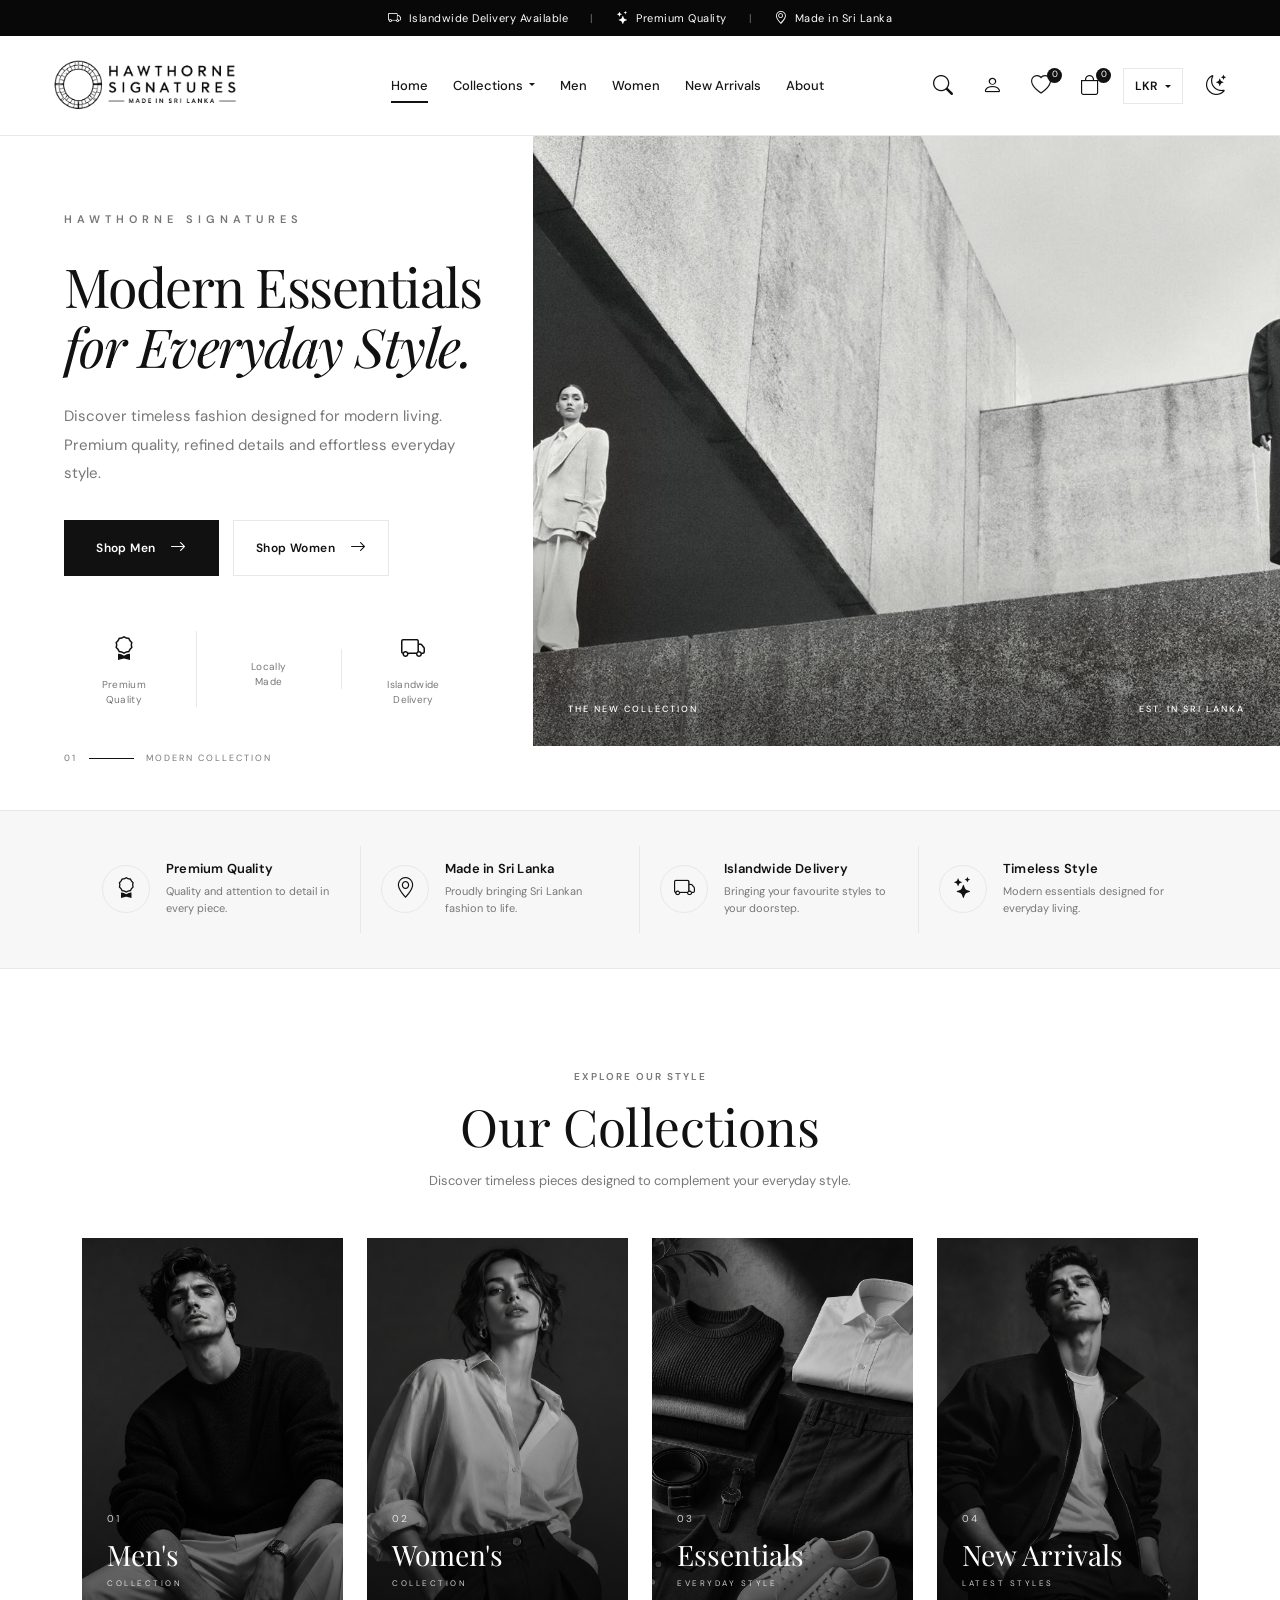
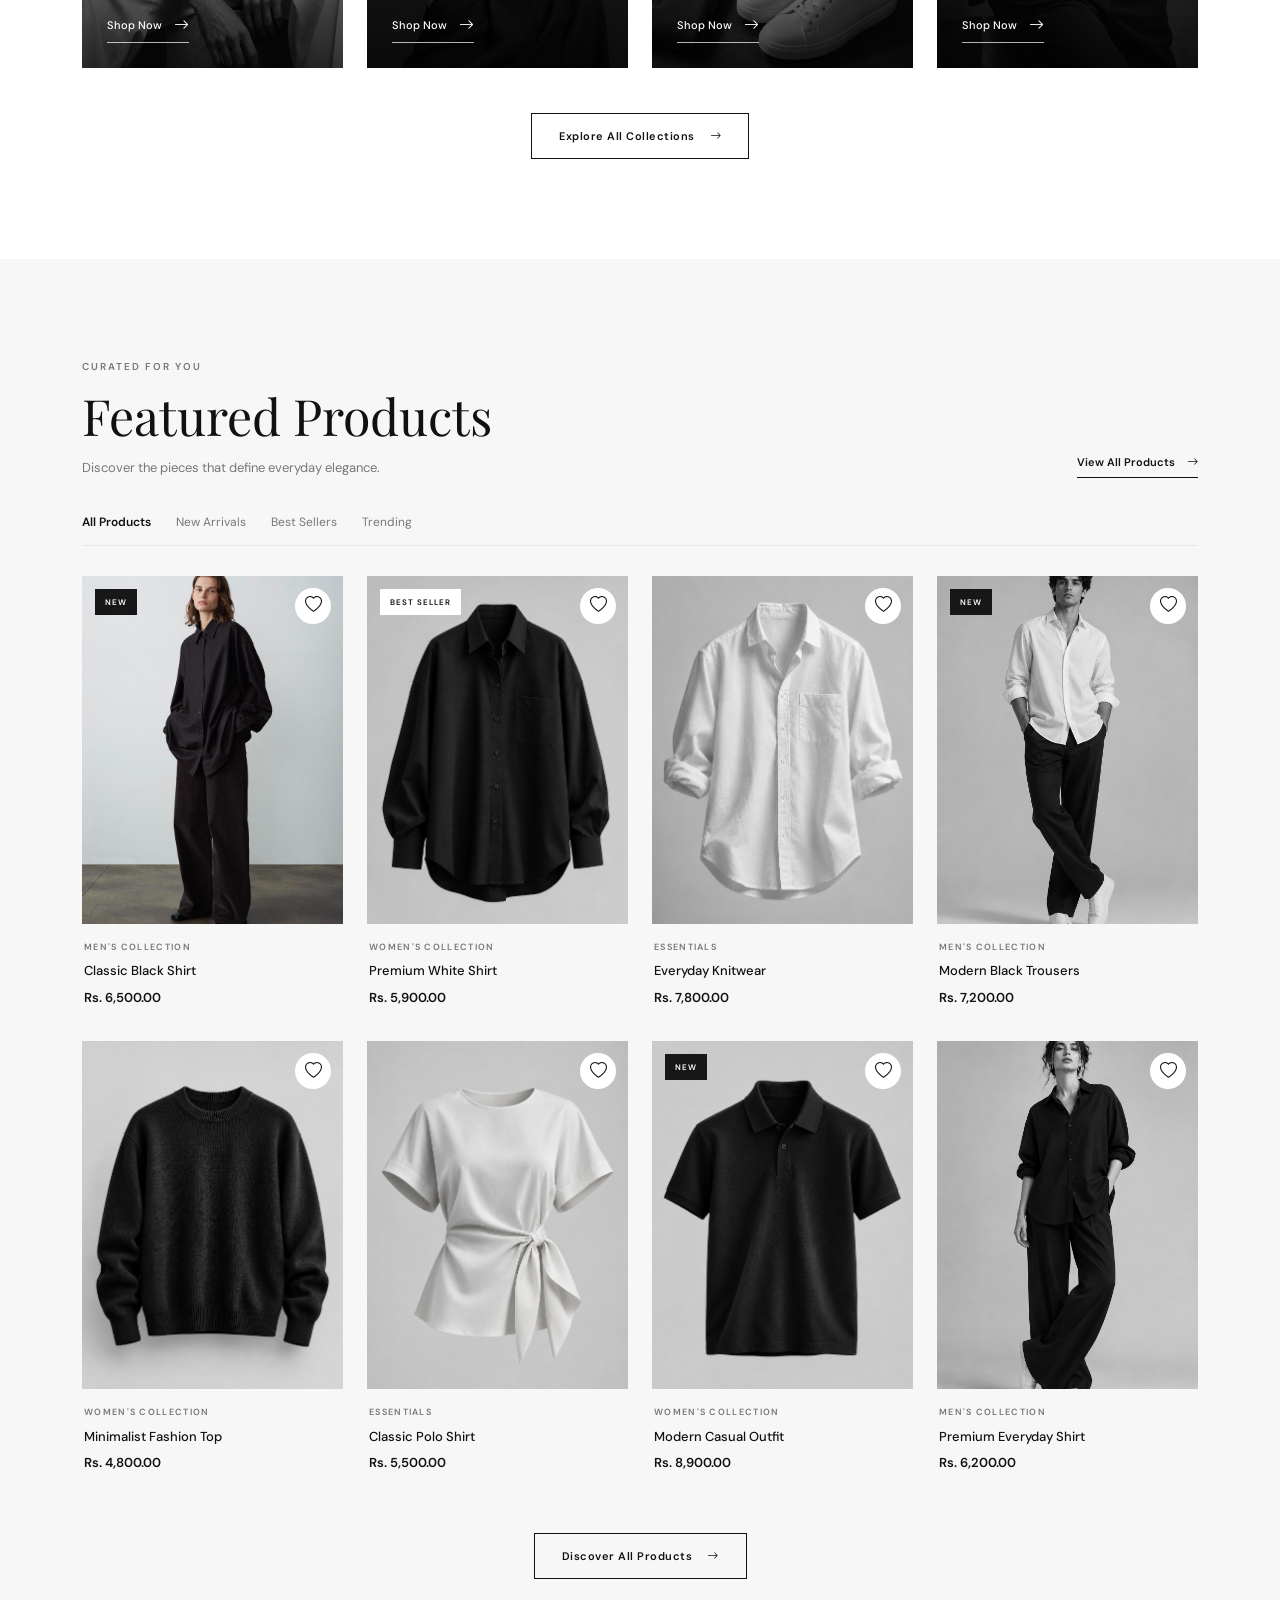
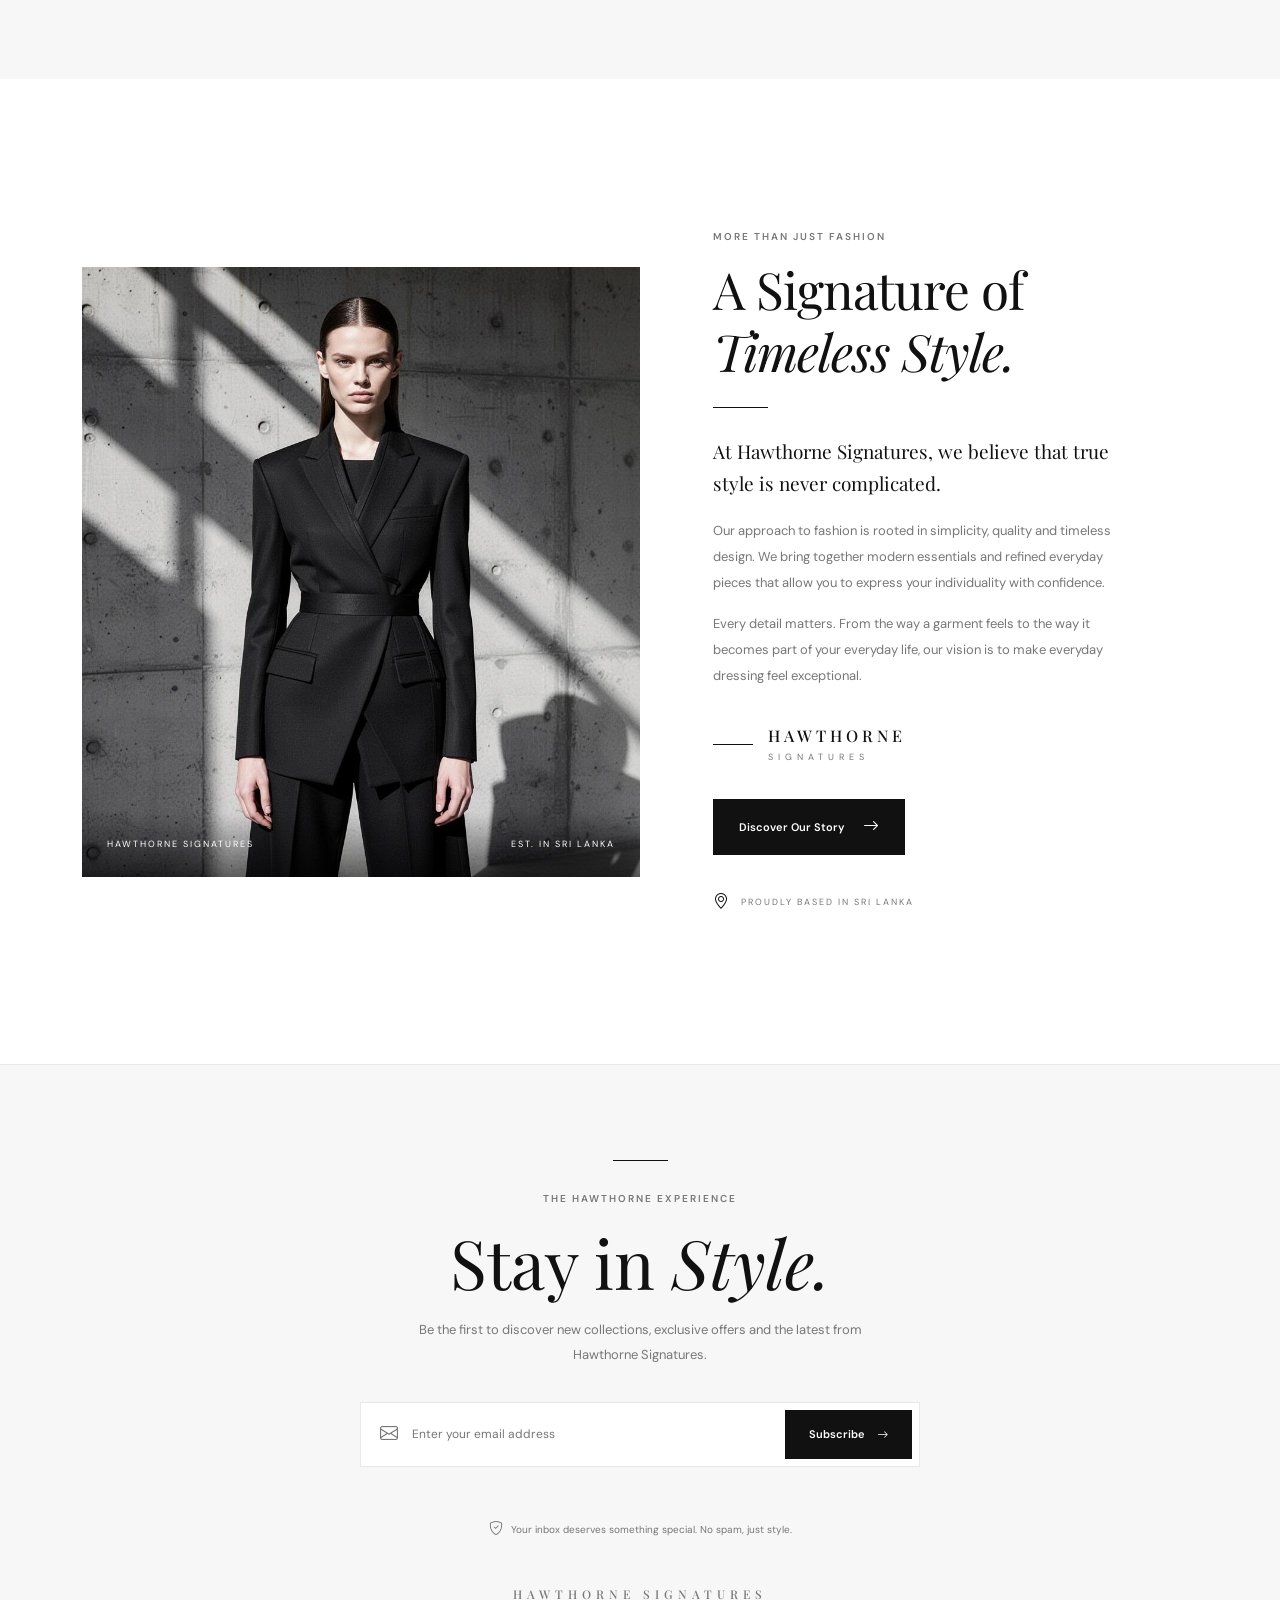
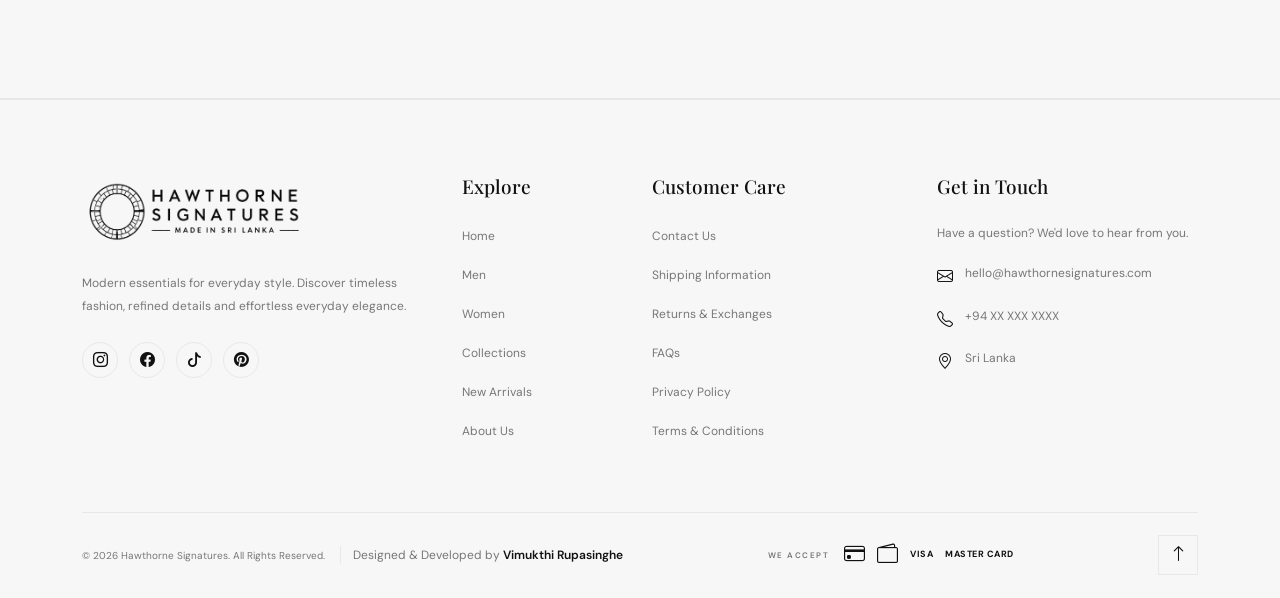
==== commit 77b21c3c: "Add files via upload" ====
--- a/index.html
+++ b/index.html
@@ -70,10 +70,9 @@
 
         <!-- BRAND -->
         <a href="index.html" class="navbar-brand brand-logo">
-
-          <img src="img/logo/Hawthorne Signatures Logo·.png" alt="Hawthorne Signatures" class="brand-image"
-            width="250px">
-
+          <img id="brandLogo" src="img/logo/Hawthorne Signatures Logo·.png"
+            data-light-logo="img/logo/Hawthorne Signatures Logo·.png" data-dark-logo="img/logo/dark.png"
+            alt="Hawthorne Signatures" class="brand-image" width="250">
         </a>
 
 
@@ -121,7 +120,7 @@
               <ul class="dropdown-menu custom-dropdown">
 
                 <li>
-                  <a class="dropdown-item" href="#">
+                  <a class="dropdown-item" href="shop.html">
                     All Collections
                   </a>
                 </li>
@@ -198,7 +197,7 @@
 
 
             <!-- SHOPPING BAG -->
-            <a href="#" class="nav-icon-btn icon-with-count" aria-label="Shopping bag">
+            <a href="cart.html" class="nav-icon-btn icon-with-count" aria-label="Shopping bag">
 
               <i class="bi bi-bag"></i>
 
@@ -489,7 +488,7 @@
         <!-- MEN -->
         <div class="col-6 col-lg-3">
 
-          <a href="#" class="hs-collection-card">
+          <a href="" class="hs-collection-card">
 
             <img src="img/categories/1.png" alt="Men's Fashion Collection">
 
@@ -582,7 +581,7 @@
         <!-- NEW ARRIVALS -->
         <div class="col-6 col-lg-3">
 
-          <a href="#" class="hs-collection-card">
+          <a href="product.html" class="hs-collection-card">
 
             <img src="img/categories/4.png" alt="New Fashion Arrivals">
 
@@ -710,7 +709,7 @@
               <span class="hs-product-category">MEN'S COLLECTION</span>
 
               <h3>
-                <a href="#">Classic Black Shirt</a>
+                <a href="product.html">Classic Black Shirt</a>
               </h3>
 
               <div class="hs-product-price" data-lkr="6500" data-usd="21.00">
@@ -1254,6 +1253,63 @@
 
 
   <!-- =====================================
+     MOBILE BOTTOM NAVIGATION
+===================================== -->
+
+  <nav class="hs-mobile-nav" aria-label="Mobile navigation">
+
+    <a href="index.html" class="hs-mobile-nav-item active" aria-label="Home">
+
+      <i class="bi bi-house"></i>
+      <span>Home</span>
+
+    </a>
+
+
+    <a href="shop.html" class="hs-mobile-nav-item" aria-label="Shop">
+
+      <i class="bi bi-grid"></i>
+      <span>Shop</span>
+
+    </a>
+
+
+    <a href="wishlist.html" class="hs-mobile-nav-item" aria-label="Wishlist">
+
+      <i class="bi bi-heart"></i>
+      <span>Wishlist</span>
+
+    </a>
+
+
+    <a href="account.html" class="hs-mobile-nav-item" aria-label="Account">
+
+      <i class="bi bi-person"></i>
+      <span>Account</span>
+
+    </a>
+
+
+    <a href="cart.html" class="hs-mobile-nav-item" aria-label="Shopping cart">
+
+      <span class="hs-mobile-cart-icon">
+
+        <i class="bi bi-bag"></i>
+
+        <span class="hs-mobile-cart-count" data-cart-count>0</span>
+
+      </span>
+
+      <span>Cart</span>
+
+    </a>
+
+  </nav>
+
+
+
+
+  <!-- =====================================
      HAWTHORNE SIGNATURES FOOTER
 ===================================== -->
 
@@ -1270,7 +1326,9 @@
           <div class="hs-footer-brand">
 
             <a href="index.html" class="hs-footer-logo">
-              <img src="assets/images/logo-horizontal.png" alt="Hawthorne Signatures">
+              <img id="footerBrandLogo" src="img/logo/Hawthorne Signatures Logo·.png"
+                data-light-logo="img/logo/Hawthorne Signatures Logo·.png" data-dark-logo="img/logo/dark.png"
+                alt="Hawthorne Signatures">
             </a>
 
             <p>
@@ -1390,16 +1448,22 @@
       <div class="hs-footer-divider"></div>
 
 
+
+
       <!-- FOOTER BOTTOM -->
       <div class="hs-footer-bottom">
 
         <div class="hs-copyright">
-
           © <span id="footerYear"></span>
           Hawthorne Signatures. All Rights Reserved.
 
-        </div>
-
+          <span class="hs-developer-credit">
+            Designed & Developed by
+            <a href="https://designwithvimukthi.epizy.com/" target="_blank" rel="noopener noreferrer">
+              Vimukthi Rupasinghe
+            </a>
+          </span>
+        </div>
 
         <!-- PAYMENT METHODS -->
         <div class="hs-payment-methods">
@@ -1407,28 +1471,21 @@
           <span>WE ACCEPT</span>
 
           <div class="hs-payment-icons">
-
             <i class="bi bi-credit-card" title="Card payments"></i>
-
             <i class="bi bi-wallet2" title="Digital payments"></i>
-
             <span class="hs-payment-text">VISA</span>
-
             <span class="hs-payment-text">MASTER CARD</span>
-
-          </div>
-
-        </div>
-
+          </div>
+
+        </div>
 
         <!-- BACK TO TOP -->
         <button class="hs-back-to-top" type="button" id="backToTop" aria-label="Back to top">
-
           <i class="bi bi-arrow-up"></i>
-
         </button>
 
       </div>
+
 
     </div>
 
@@ -1449,6 +1506,7 @@
   <!-- CUSTOM JS -->
   <script src="assets/js/app.js"></script>
   <script src="js/index.js"></script>
+  <script src="js/cart.js"></script>
 
 </body>
 
--- a/assets/css/style.css
+++ b/assets/css/style.css
@@ -30,6 +30,146 @@
 * {
   box-sizing: border-box;
 }
+
+
+/* =====================================
+   HAWTHORNE SIGNATURES CUSTOM SCROLLBAR
+===================================== */
+
+/* Chrome, Edge, Safari */
+::-webkit-scrollbar {
+  width: 8px;
+  height: 8px;
+}
+
+::-webkit-scrollbar-track {
+  background: var(--bg);
+}
+
+::-webkit-scrollbar-thumb {
+  background: #b9a17a;
+  border-radius: 20px;
+  border: 2px solid var(--bg);
+}
+
+::-webkit-scrollbar-thumb:hover {
+  background: #92764e;
+}
+
+/* Firefox */
+* {
+  scrollbar-width: thin;
+  scrollbar-color: #b9a17a var(--bg);
+}
+
+/* Smooth scrolling */
+html {
+  scroll-behavior: smooth;
+}
+
+
+/* =========================================
+   GLOBAL RESPONSIVE IMPROVEMENTS
+   HAWTHORNE SIGNATURES
+========================================= */
+
+/* Prevent horizontal overflow */
+
+html,
+body {
+  width: 100%;
+  overflow-x: hidden;
+}
+
+img {
+  max-width: 100%;
+}
+
+
+/* MOBILE SECTION SPACING */
+
+@media (max-width: 767.98px) {
+
+  .hs-collections-section,
+  .hs-products-section,
+  .hs-about-section,
+  .hs-newsletter-section {
+    overflow: hidden;
+  }
+
+  .container {
+    padding-left: 18px;
+    padding-right: 18px;
+  }
+
+  /* Collections */
+
+  .hs-collection-card {
+    width: 100%;
+  }
+
+  /* Products */
+
+  .hs-product-item {
+    min-width: 0;
+  }
+
+  .hs-product-image {
+    aspect-ratio: 4 / 5;
+  }
+
+  /* About */
+
+  .hs-about-image {
+    width: 100%;
+  }
+
+  /* Newsletter */
+
+  .hs-newsletter-form {
+    width: 100%;
+  }
+
+  /* Footer */
+
+  .hs-footer-main {
+    margin-bottom: 10px;
+  }
+
+}
+
+
+/* EXTRA SMALL MOBILE */
+
+@media (max-width: 380px) {
+
+  .hs-collection-card {
+    height: 225px;
+  }
+
+  .hs-collection-content h3 {
+    font-size: 18px;
+  }
+
+  .hs-products-title h2,
+  .hs-section-heading h2 {
+    font-size: 32px;
+  }
+
+  .hs-product-info h3 {
+    font-size: 11px;
+  }
+
+  .hs-quick-add {
+    font-size: 8px;
+  }
+
+  .hs-about-content h2 {
+    font-size: 35px;
+  }
+
+}
+
 
 body {
   margin: 0;
@@ -2398,4 +2538,2662 @@
     margin-top: -5px;
   }
 
+}
+
+
+
+/* =========================================
+   MOBILE BOTTOM NAVIGATION
+========================================= */
+
+.hs-mobile-nav {
+  display: none;
+}
+
+
+/* MOBILE ONLY */
+
+@media (max-width: 767.98px) {
+
+  /* Show mobile navigation */
+
+  .hs-mobile-nav {
+    position: fixed;
+    bottom: 0;
+    left: 0;
+    width: 100%;
+    min-height: 66px;
+
+    display: flex;
+    align-items: center;
+    justify-content: space-around;
+
+    background: var(--bg);
+    border-top: 1px solid var(--border);
+
+    padding: 7px 8px calc(7px + env(safe-area-inset-bottom));
+
+    z-index: 1050;
+
+    transition: var(--transition);
+  }
+
+
+  /* Navigation items */
+
+  .hs-mobile-nav-item {
+    flex: 1;
+    min-width: 0;
+
+    display: flex;
+    flex-direction: column;
+    align-items: center;
+    justify-content: center;
+
+    gap: 5px;
+
+    color: var(--muted);
+    text-decoration: none;
+
+    font-size: 9px;
+    font-weight: 500;
+
+    transition: color 0.25s ease;
+  }
+
+
+  .hs-mobile-nav-item i {
+    font-size: 20px;
+    line-height: 1;
+  }
+
+
+  /* Active navigation */
+
+  .hs-mobile-nav-item.active {
+    color: var(--text);
+    font-weight: 700;
+  }
+
+
+  .hs-mobile-nav-item.active i {
+    transform: translateY(-2px);
+  }
+
+
+  .hs-mobile-nav-item:active {
+    opacity: 0.65;
+  }
+
+
+  /* CART ICON */
+
+  .hs-mobile-cart-icon {
+    position: relative;
+    display: inline-flex;
+  }
+
+
+  /* CART COUNT */
+
+  .hs-mobile-cart-count {
+    position: absolute;
+    top: -7px;
+    right: -10px;
+
+    min-width: 16px;
+    height: 16px;
+
+    display: flex;
+    align-items: center;
+    justify-content: center;
+
+    padding: 0 4px;
+
+    background: var(--text);
+    color: var(--bg);
+
+    border-radius: 50px;
+
+    font-size: 9px;
+    font-weight: 700;
+    line-height: 1;
+  }
+
+
+  /* PREVENT CONTENT FROM HIDING BEHIND NAV */
+
+  body {
+    padding-bottom: calc(78px + env(safe-area-inset-bottom));
+  }
+
+
+  /* FOOTER EXTRA SPACE */
+
+  .hs-footer {
+    padding-bottom: 10px;
+  }
+
+}
+
+
+/* SMALL MOBILE */
+
+@media (max-width: 360px) {
+
+  .hs-mobile-nav {
+    padding-left: 4px;
+    padding-right: 4px;
+  }
+
+  .hs-mobile-nav-item {
+    font-size: 8px;
+  }
+
+  .hs-mobile-nav-item i {
+    font-size: 18px;
+  }
+
+}
+
+
+
+/* =========================================
+   HAWTHORNE PRODUCT DETAILS
+========================================= */
+
+.hs-product-page {
+  background: var(--bg);
+  color: var(--text);
+  padding: 25px 0 100px;
+  transition: var(--transition);
+}
+
+.hs-product-page button {
+  font-family: inherit;
+}
+
+/* BREADCRUMB */
+
+.hs-product-breadcrumb {
+  display: flex;
+  align-items: center;
+  gap: 10px;
+  flex-wrap: wrap;
+  margin-bottom: 28px;
+  font-size: 10px;
+  color: var(--muted);
+}
+
+.hs-product-breadcrumb a {
+  color: var(--muted);
+}
+
+.hs-product-breadcrumb a:hover {
+  color: var(--text);
+}
+
+.hs-product-breadcrumb i {
+  font-size: 9px;
+}
+
+.hs-product-breadcrumb span {
+  color: var(--text);
+}
+
+
+/* =========================================
+   PRODUCT GALLERY
+========================================= */
+
+.hs-product-gallery {
+  position: sticky;
+  top: 25px;
+}
+
+.hs-gallery-main {
+  position: relative;
+  width: 100%;
+  aspect-ratio: 4 / 5;
+  overflow: hidden;
+  background: var(--surface);
+}
+
+.hs-gallery-main>img {
+  width: 100%;
+  height: 100%;
+  object-fit: cover;
+  display: block;
+  transition: transform 0.5s ease;
+}
+
+.hs-gallery-main>img:hover {
+  transform: scale(1.025);
+}
+
+.hs-gallery-badge {
+  position: absolute;
+  top: 18px;
+  left: 18px;
+  z-index: 2;
+  padding: 8px 12px;
+  background: var(--text);
+  color: var(--bg);
+  font-size: 9px;
+  letter-spacing: 1px;
+  font-weight: 600;
+}
+
+.hs-gallery-wishlist {
+  position: absolute;
+  top: 15px;
+  right: 15px;
+  z-index: 2;
+  width: 42px;
+  height: 42px;
+  border: none;
+  border-radius: 50%;
+  background: var(--bg);
+  color: var(--text);
+  font-size: 19px;
+  display: flex;
+  align-items: center;
+  justify-content: center;
+  cursor: pointer;
+}
+
+.hs-gallery-wishlist.active {
+  color: #c62828;
+}
+
+.hs-gallery-counter {
+  position: absolute;
+  right: 15px;
+  bottom: 15px;
+  padding: 8px 12px;
+  background: rgba(0, 0, 0, 0.65);
+  color: #fff;
+  font-size: 10px;
+  letter-spacing: 2px;
+}
+
+
+/* THUMBNAILS */
+
+.hs-gallery-thumbnails {
+  display: flex;
+  gap: 12px;
+  margin-top: 14px;
+  overflow-x: auto;
+  scrollbar-width: none;
+}
+
+.hs-gallery-thumbnails::-webkit-scrollbar {
+  display: none;
+}
+
+.hs-thumbnail {
+  width: 82px;
+  flex: 0 0 82px;
+  aspect-ratio: 4 / 5;
+  padding: 0;
+  border: 1px solid var(--border);
+  background: var(--surface);
+  cursor: pointer;
+  overflow: hidden;
+}
+
+.hs-thumbnail img {
+  width: 100%;
+  height: 100%;
+  object-fit: cover;
+}
+
+.hs-thumbnail.active {
+  border: 2px solid var(--text);
+}
+
+
+/* =========================================
+   PRODUCT INFORMATION
+========================================= */
+
+.hs-product-details {
+  padding: 5px 0;
+}
+
+.hs-detail-category {
+  font-size: 10px;
+  letter-spacing: 2px;
+  color: var(--muted);
+  font-weight: 600;
+}
+
+.hs-detail-title {
+  font-family: 'Playfair Display', serif;
+  font-size: clamp(30px, 3vw, 43px);
+  line-height: 1.2;
+  font-weight: 400;
+  margin: 15px 0;
+  color: var(--text);
+}
+
+
+/* RATING */
+
+.hs-product-rating {
+  display: flex;
+  align-items: center;
+  gap: 9px;
+  font-size: 11px;
+  margin-bottom: 20px;
+}
+
+.hs-rating-stars {
+  color: #b28b43;
+  display: flex;
+  gap: 3px;
+}
+
+.hs-product-rating>span {
+  font-weight: 600;
+  color: var(--text);
+}
+
+.hs-product-rating a {
+  color: var(--muted);
+  text-decoration: underline;
+}
+
+
+/* PRICE */
+
+.hs-detail-price {
+  display: flex;
+  align-items: center;
+  gap: 12px;
+  flex-wrap: wrap;
+}
+
+.hs-current-price {
+  font-size: 23px;
+  font-weight: 600;
+  color: var(--text);
+}
+
+.hs-old-price {
+  font-size: 14px;
+  color: var(--muted);
+  text-decoration: line-through;
+}
+
+.hs-sale-label {
+  font-size: 9px;
+  padding: 5px 8px;
+  background: var(--text);
+  color: var(--bg);
+  font-weight: 600;
+}
+
+.hs-price-note {
+  font-size: 10px;
+  color: var(--muted);
+  margin-top: 8px;
+}
+
+.hs-product-divider {
+  height: 1px;
+  background: var(--border);
+  margin: 23px 0;
+}
+
+
+/* DESCRIPTION */
+
+.hs-detail-description {
+  font-size: 13px;
+  line-height: 1.9;
+  color: var(--muted);
+  margin-bottom: 27px;
+}
+
+
+/* =========================================
+   COLOUR SELECTION
+========================================= */
+
+.hs-option-section {
+  margin-bottom: 27px;
+}
+
+.hs-option-heading {
+  display: flex;
+  align-items: center;
+  justify-content: space-between;
+  gap: 10px;
+  margin-bottom: 15px;
+  font-size: 12px;
+  color: var(--text);
+}
+
+.hs-option-heading strong {
+  font-weight: 600;
+}
+
+.hs-color-options {
+  display: flex;
+  align-items: center;
+  gap: 13px;
+}
+
+.hs-color-swatch {
+  width: 37px;
+  height: 37px;
+  border-radius: 50%;
+  background: var(--swatch);
+  border: 3px solid var(--bg);
+  outline: 1px solid var(--border);
+  display: flex;
+  align-items: center;
+  justify-content: center;
+  cursor: pointer;
+  color: #fff;
+  transition: 0.2s ease;
+}
+
+.hs-color-swatch.active {
+  outline: 1.5px solid var(--text);
+  outline-offset: 3px;
+}
+
+.hs-color-swatch i {
+  font-size: 16px;
+  opacity: 0;
+}
+
+.hs-color-swatch.active i {
+  opacity: 1;
+}
+
+.hs-color-swatch[data-color="Ivory"] i,
+.hs-color-swatch[data-color="Grey"] i {
+  color: #111;
+}
+
+
+/* =========================================
+   SIZE SELECTION
+========================================= */
+
+.hs-size-guide-btn {
+  background: transparent;
+  border: none;
+  color: var(--muted);
+  font-size: 10px;
+  text-decoration: underline;
+  cursor: pointer;
+}
+
+.hs-size-options {
+  display: grid;
+  grid-template-columns: repeat(6, 1fr);
+  gap: 8px;
+}
+
+.hs-size-options button {
+  min-height: 45px;
+  border: 1px solid var(--border);
+  background: transparent;
+  color: var(--text);
+  font-size: 12px;
+  font-weight: 500;
+  cursor: pointer;
+  transition: var(--transition);
+}
+
+.hs-size-options button:hover,
+.hs-size-options button.active {
+  background: var(--text);
+  color: var(--bg);
+  border-color: var(--text);
+}
+
+.hs-size-options button:disabled {
+  opacity: 0.35;
+  text-decoration: line-through;
+  cursor: not-allowed;
+}
+
+.hs-size-error {
+  display: none;
+  color: #dc3545;
+  font-size: 10px;
+  margin-top: 10px;
+}
+
+.hs-size-error.show {
+  display: block;
+}
+
+
+/* =========================================
+   STOCK
+========================================= */
+
+.hs-stock-status {
+  display: flex;
+  align-items: center;
+  gap: 9px;
+  font-size: 11px;
+  color: var(--text);
+  margin: 22px 0;
+}
+
+.hs-stock-dot {
+  width: 8px;
+  height: 8px;
+  border-radius: 50%;
+  background: #269b65;
+}
+
+
+/* =========================================
+   QUANTITY
+========================================= */
+
+.hs-quantity-section {
+  display: flex;
+  align-items: center;
+  justify-content: space-between;
+  margin-bottom: 22px;
+  font-size: 12px;
+  color: var(--text);
+}
+
+.hs-quantity-control {
+  display: flex;
+  align-items: center;
+  border: 1px solid var(--border);
+  height: 42px;
+}
+
+.hs-quantity-control button {
+  width: 40px;
+  height: 100%;
+  border: none;
+  background: transparent;
+  color: var(--text);
+  font-size: 17px;
+  cursor: pointer;
+}
+
+.hs-quantity-control input {
+  width: 38px;
+  border: none;
+  background: transparent;
+  color: var(--text);
+  text-align: center;
+  font-size: 12px;
+  outline: none;
+}
+
+
+/* =========================================
+   PURCHASE BUTTONS
+========================================= */
+
+.hs-purchase-buttons {
+  display: grid;
+  grid-template-columns: 1fr 1fr;
+  gap: 10px;
+}
+
+.hs-add-cart-btn,
+.hs-buy-now-btn {
+  min-height: 53px;
+  padding: 12px;
+  display: flex;
+  align-items: center;
+  justify-content: center;
+  gap: 10px;
+  font-size: 11px;
+  font-weight: 600;
+  letter-spacing: 0.7px;
+  cursor: pointer;
+  transition: var(--transition);
+}
+
+.hs-add-cart-btn {
+  background: var(--text);
+  color: var(--bg);
+  border: 1px solid var(--text);
+}
+
+.hs-add-cart-btn:hover {
+  background: transparent;
+  color: var(--text);
+}
+
+.hs-buy-now-btn {
+  background: transparent;
+  color: var(--text);
+  border: 1px solid var(--border);
+}
+
+.hs-buy-now-btn:hover {
+  background: var(--text);
+  color: var(--bg);
+  border-color: var(--text);
+}
+
+
+/* =========================================
+   DELIVERY
+========================================= */
+
+.hs-delivery-box {
+  margin-top: 28px;
+  padding: 20px;
+  border: 1px solid var(--border);
+}
+
+.hs-delivery-item {
+  display: flex;
+  align-items: center;
+  gap: 15px;
+  padding: 13px 0;
+  border-bottom: 1px solid var(--border);
+}
+
+.hs-delivery-item:first-child {
+  padding-top: 0;
+}
+
+.hs-delivery-item:last-child {
+  border-bottom: none;
+  padding-bottom: 0;
+}
+
+.hs-delivery-item>i {
+  font-size: 21px;
+  color: var(--text);
+}
+
+.hs-delivery-item div {
+  display: flex;
+  flex-direction: column;
+  gap: 5px;
+}
+
+.hs-delivery-item strong {
+  font-size: 11px;
+  font-weight: 600;
+}
+
+.hs-delivery-item span {
+  font-size: 10px;
+  color: var(--muted);
+}
+
+.hs-product-sku {
+  margin-top: 20px;
+  color: var(--muted);
+  font-size: 9px;
+  letter-spacing: 1.5px;
+}
+
+
+/* =========================================
+   PRODUCT ACCORDIONS
+========================================= */
+
+.hs-product-extra {
+  max-width: 850px;
+  margin: 100px auto 0;
+}
+
+.hs-product-extra h2,
+.hs-reviews-section h2 {
+  font-family: 'Playfair Display', serif;
+  font-size: 32px;
+  font-weight: 400;
+  margin-bottom: 25px;
+}
+
+.hs-product-accordion {
+  border-top: 1px solid var(--border);
+}
+
+.hs-product-accordion:last-child {
+  border-bottom: 1px solid var(--border);
+}
+
+.hs-product-accordion summary {
+  display: flex;
+  justify-content: space-between;
+  align-items: center;
+  padding: 22px 0;
+  list-style: none;
+  font-size: 13px;
+  font-weight: 600;
+  cursor: pointer;
+}
+
+.hs-product-accordion summary::-webkit-details-marker {
+  display: none;
+}
+
+.hs-product-accordion summary i {
+  transition: transform 0.3s ease;
+}
+
+.hs-product-accordion[open] summary i {
+  transform: rotate(45deg);
+}
+
+.hs-accordion-content {
+  padding: 0 0 22px;
+  font-size: 12px;
+  line-height: 1.9;
+  color: var(--muted);
+}
+
+.hs-accordion-content ul {
+  padding-left: 18px;
+  margin: 0;
+}
+
+.hs-accordion-content li {
+  margin-bottom: 7px;
+}
+
+
+/* REVIEWS */
+
+.hs-reviews-section {
+  max-width: 850px;
+  margin: 70px auto 0;
+  padding-top: 35px;
+  border-top: 1px solid var(--border);
+}
+
+.hs-reviews-section p {
+  font-size: 13px;
+  color: var(--muted);
+}
+
+
+/* =========================================
+   SIZE GUIDE MODAL
+========================================= */
+
+.hs-size-modal {
+  background: var(--bg);
+  color: var(--text);
+  border: 1px solid var(--border);
+  border-radius: 0;
+}
+
+.hs-size-modal .modal-header {
+  border-bottom: 1px solid var(--border);
+}
+
+.hs-size-modal .btn-close {
+  filter: var(--close-filter, none);
+}
+
+.hs-size-modal-description {
+  color: var(--muted);
+  font-size: 11px;
+  line-height: 1.7;
+}
+
+.hs-size-table {
+  color: var(--text);
+  font-size: 11px;
+  margin-bottom: 0;
+}
+
+.hs-size-table th,
+.hs-size-table td {
+  padding: 12px 10px;
+  border-color: var(--border);
+  background: transparent;
+  color: var(--text);
+}
+
+
+/* =========================================
+   MOBILE PURCHASE BAR
+========================================= */
+
+.hs-mobile-purchase-bar {
+  display: none;
+}
+
+
+/* =========================================
+   PRODUCT TOAST
+========================================= */
+
+.hs-product-toast {
+  position: fixed;
+  top: 20px;
+  right: 20px;
+  z-index: 2000;
+  display: flex;
+  align-items: center;
+  gap: 12px;
+  padding: 15px 22px;
+  background: var(--text);
+  color: var(--bg);
+  font-size: 12px;
+  opacity: 0;
+  visibility: hidden;
+  transform: translateY(-10px);
+  transition: 0.3s ease;
+}
+
+.hs-product-toast.show {
+  opacity: 1;
+  visibility: visible;
+  transform: translateY(0);
+}
+
+
+/* =========================================
+   TABLET
+========================================= */
+
+@media (max-width: 991.98px) {
+
+  .hs-product-gallery {
+    position: static;
+  }
+
+  .hs-product-details {
+    padding-top: 15px;
+  }
+
+  .hs-detail-title {
+    font-size: 36px;
+  }
+
+  .hs-size-options {
+    grid-template-columns: repeat(6, minmax(0, 1fr));
+  }
+
+}
+
+
+/* =========================================
+   MOBILE FIRST OPTIMIZATION
+========================================= */
+
+@media (max-width: 767.98px) {
+
+  .hs-product-page {
+    padding-top: 12px;
+    padding-bottom: 100px;
+  }
+
+  .hs-product-breadcrumb {
+    margin-bottom: 15px;
+    font-size: 9px;
+    gap: 7px;
+  }
+
+  .hs-gallery-main {
+    aspect-ratio: 4 / 5;
+  }
+
+  .hs-gallery-badge {
+    top: 12px;
+    left: 12px;
+    font-size: 8px;
+  }
+
+  .hs-gallery-wishlist {
+    top: 10px;
+    right: 10px;
+    width: 40px;
+    height: 40px;
+  }
+
+  .hs-gallery-thumbnails {
+    gap: 9px;
+    margin-top: 10px;
+  }
+
+  .hs-thumbnail {
+    width: 66px;
+    flex-basis: 66px;
+  }
+
+  .hs-product-details {
+    padding-top: 12px;
+  }
+
+  .hs-detail-title {
+    font-size: 32px;
+    margin: 10px 0;
+  }
+
+  .hs-current-price {
+    font-size: 21px;
+  }
+
+  .hs-detail-description {
+    font-size: 12px;
+    line-height: 1.8;
+  }
+
+  .hs-option-section {
+    margin-bottom: 25px;
+  }
+
+  .hs-color-swatch {
+    width: 40px;
+    height: 40px;
+  }
+
+  .hs-size-options {
+    grid-template-columns: repeat(6, 1fr);
+    gap: 7px;
+  }
+
+  .hs-size-options button {
+    min-height: 48px;
+    font-size: 12px;
+  }
+
+  .hs-stock-status {
+    margin: 20px 0;
+  }
+
+  /* Purchase buttons handled by sticky bar */
+  .hs-purchase-buttons {
+    display: none;
+  }
+
+  .hs-delivery-box {
+    padding: 15px;
+    margin-top: 23px;
+  }
+
+  .hs-product-extra {
+    margin-top: 55px;
+  }
+
+  .hs-product-extra h2,
+  .hs-reviews-section h2 {
+    font-size: 28px;
+  }
+
+  .hs-product-accordion summary {
+    padding: 19px 0;
+    font-size: 12px;
+  }
+
+  /* STICKY PURCHASE BAR */
+
+  .hs-mobile-purchase-bar {
+    position: fixed;
+    left: 0;
+    right: 0;
+    bottom: calc(66px + env(safe-area-inset-bottom));
+
+    display: flex;
+    align-items: center;
+    justify-content: space-between;
+    gap: 12px;
+
+    padding: 12px 16px;
+
+    background: var(--bg);
+    border-top: 1px solid var(--border);
+
+    z-index: 1040;
+
+    box-shadow: 0 -5px 20px rgba(0, 0, 0, 0.05);
+  }
+
+  .hs-mobile-purchase-price {
+    display: flex;
+    flex-direction: column;
+    gap: 4px;
+  }
+
+  .hs-mobile-purchase-price span {
+    font-size: 8px;
+    letter-spacing: 1.5px;
+    color: var(--muted);
+  }
+
+  .hs-mobile-purchase-price strong {
+    font-size: 14px;
+    color: var(--text);
+  }
+
+  .hs-mobile-purchase-bar button {
+    flex: 1;
+    max-width: 220px;
+    min-height: 46px;
+
+    display: flex;
+    align-items: center;
+    justify-content: center;
+    gap: 9px;
+
+    border: 1px solid var(--text);
+    background: var(--text);
+    color: var(--bg);
+
+    font-size: 10px;
+    font-weight: 600;
+    letter-spacing: 0.7px;
+  }
+
+  .hs-product-toast {
+    top: 15px;
+    left: 15px;
+    right: 15px;
+    justify-content: center;
+  }
+
+}
+
+
+/* EXTRA SMALL MOBILE */
+
+@media (max-width: 360px) {
+
+  .hs-detail-title {
+    font-size: 28px;
+  }
+
+  .hs-size-options {
+    gap: 5px;
+  }
+
+  .hs-size-options button {
+    min-height: 44px;
+    font-size: 11px;
+  }
+
+  .hs-mobile-purchase-bar {
+    padding-left: 10px;
+    padding-right: 10px;
+  }
+
+}
+
+
+/* REDUCED MOTION */
+
+@media (prefers-reduced-motion: reduce) {
+
+  .hs-gallery-main img,
+  .hs-thumbnail,
+  .hs-color-swatch,
+  .hs-size-options button {
+    transition: none;
+  }
+
+}
+
+
+
+/* =====================================
+   COLOUR SWATCH SELECTED TICK
+===================================== */
+
+.hs-color-swatch {
+  position: relative;
+  display: inline-flex;
+  align-items: center;
+  justify-content: center;
+  cursor: pointer;
+}
+
+.hs-color-swatch i {
+  font-size: 16px;
+  color: #fff;
+  opacity: 0;
+  visibility: hidden;
+  transition: all 0.2s ease;
+}
+
+.hs-color-swatch.active i {
+  opacity: 1;
+  visibility: visible;
+}
+
+/* Dark tick for light colours */
+.hs-color-swatch[data-color="Ivory"] i {
+  color: #171717;
+}
+
+
+
+.hs-color-swatch {
+  display: inline-flex;
+  align-items: center;
+  justify-content: center;
+  position: relative;
+}
+
+.hs-color-swatch i {
+  font-size: 16px;
+  font-weight: bold;
+  opacity: 0;
+  visibility: hidden;
+  transition: opacity 0.2s ease;
+}
+
+.hs-color-swatch.active i {
+  opacity: 1;
+  visibility: visible;
+}
+
+.hs-color-swatch[data-color="Ivory"] i {
+  color: #171717;
+}
+
+.hs-color-swatch[data-color="Black"] i,
+.hs-color-swatch[data-color="Grey"] i,
+.hs-color-swatch[data-color="Navy"] i {
+  color: #ffffff;
+}
+
+
+
+/* DARK MODE NAVBAR LINKS */
+html[data-theme="dark"] .navbar-nav .nav-link,
+html[data-theme="dark"] .navbar-nav .nav-link.active,
+html[data-theme="dark"] .navbar-brand {
+  color: #ffffff !important;
+}
+
+/* NAVBAR LINK HOVER */
+html[data-theme="dark"] .navbar-nav .nav-link:hover {
+  color: #c9a96e !important;
+}
+
+/* LIGHT MODE NAVBAR LINKS */
+html[data-theme="light"] .navbar-nav .nav-link,
+html[data-theme="light"] .navbar-brand {
+  color: #171717 !important;
+}
+
+/* ACTIVE NAVBAR LINK */
+html[data-theme="dark"] .navbar-nav .nav-link.active {
+  color: #c9a96e !important;
+}
+
+
+/* PRODUCT FILTER BUTTONS */
+.hs-product-filters .hs-filter-btn {
+  appearance: none;
+  -webkit-appearance: none;
+  background-image: none !important;
+
+  cursor: pointer;
+}
+
+/* Remove unwanted arrows or icons */
+.hs-product-filters .hs-filter-btn::before,
+.hs-product-filters .hs-filter-btn::after {
+  content: none !important;
+  display: none !important;
+}
+
+/* Remove default focus outline if custom styling is used */
+.hs-product-filters .hs-filter-btn:focus {
+  outline: none;
+  box-shadow: none;
+}
+
+
+.hs-developer-credit {
+  display: inline-block;
+  margin-left: 12px;
+  padding-left: 12px;
+  border-left: 1px solid var(--border);
+  color: var(--muted);
+  font-size: 12px;
+}
+
+.hs-developer-credit a {
+  color: var(--text);
+  text-decoration: none;
+  font-weight: 600;
+  transition: color 0.3s ease;
+}
+
+.hs-developer-credit a:hover {
+  color: #b99a65;
+}
+
+@media (max-width: 768px) {
+  .hs-developer-credit {
+    display: block;
+    margin: 8px 0 0;
+    padding: 0;
+    border: none;
+  }
+}
+
+
+
+/* =========================================
+   HAWTHORNE SIGNATURES - CART PAGE
+========================================= */
+
+.hs-cart-page {
+  background: var(--bg);
+  color: var(--text);
+  min-height: 70vh;
+}
+
+/* HEADER */
+
+.hs-cart-header {
+  padding: 35px 0 45px;
+  border-bottom: 1px solid var(--border);
+}
+
+.hs-cart-breadcrumb {
+  display: flex;
+  align-items: center;
+  gap: 10px;
+  font-size: 12px;
+  color: var(--muted);
+  margin-bottom: 35px;
+}
+
+.hs-cart-breadcrumb a {
+  color: var(--muted);
+  text-decoration: none;
+}
+
+.hs-cart-breadcrumb a:hover {
+  color: var(--text);
+}
+
+.hs-cart-breadcrumb i {
+  font-size: 10px;
+}
+
+.hs-cart-heading {
+  display: flex;
+  justify-content: space-between;
+  align-items: end;
+  gap: 20px;
+}
+
+.hs-section-eyebrow {
+  display: block;
+  font-size: 10px;
+  letter-spacing: 2px;
+  font-weight: 600;
+  color: var(--muted);
+  margin-bottom: 12px;
+}
+
+.hs-cart-heading h1 {
+  font-family: "Playfair Display", serif;
+  font-size: clamp(34px, 5vw, 48px);
+  font-weight: 500;
+  margin: 0 0 10px;
+}
+
+.hs-cart-heading p {
+  color: var(--muted);
+  font-size: 14px;
+  margin: 0;
+}
+
+.hs-cart-item-count {
+  display: flex;
+  align-items: center;
+  gap: 9px;
+  font-size: 13px;
+  color: var(--muted);
+  padding-bottom: 5px;
+}
+
+/* CART CONTENT */
+
+.hs-cart-content {
+  padding: 55px 0 85px;
+}
+
+.hs-cart-items {
+  border-top: 1px solid var(--border);
+}
+
+.hs-cart-items-header {
+  display: grid;
+  grid-template-columns: 1fr 125px 110px;
+  gap: 20px;
+  padding: 17px 0;
+  border-bottom: 1px solid var(--border);
+  font-size: 10px;
+  letter-spacing: 1.5px;
+  font-weight: 600;
+  color: var(--muted);
+}
+
+.hs-cart-items-header span:nth-child(2),
+.hs-cart-items-header span:nth-child(3) {
+  text-align: center;
+}
+
+/* CART PRODUCT */
+
+.hs-cart-item {
+  display: grid;
+  grid-template-columns: minmax(0, 1fr) 125px 110px;
+  align-items: center;
+  gap: 20px;
+  padding: 25px 0;
+  border-bottom: 1px solid var(--border);
+}
+
+.hs-cart-product {
+  display: flex;
+  align-items: center;
+  gap: 20px;
+  min-width: 0;
+}
+
+.hs-cart-image {
+  width: 115px;
+  height: 135px;
+  flex-shrink: 0;
+  background: var(--surface);
+  overflow: hidden;
+}
+
+.hs-cart-image img {
+  width: 100%;
+  height: 100%;
+  object-fit: cover;
+  transition: transform 0.4s ease;
+}
+
+.hs-cart-image:hover img {
+  transform: scale(1.05);
+}
+
+.hs-cart-product-info {
+  min-width: 0;
+}
+
+.hs-cart-category {
+  font-size: 9px;
+  letter-spacing: 1.5px;
+  color: var(--muted);
+}
+
+.hs-cart-product-info h3 {
+  font-family: "Playfair Display", serif;
+  font-size: 19px;
+  font-weight: 500;
+  margin: 8px 0 12px;
+}
+
+.hs-cart-product-info h3 a {
+  color: var(--text);
+  text-decoration: none;
+}
+
+.hs-cart-product-info p {
+  font-size: 12px;
+  color: var(--muted);
+  margin: 4px 0;
+}
+
+.hs-cart-product-info p span {
+  color: var(--text);
+}
+
+.hs-cart-remove,
+.hs-clear-cart {
+  background: none;
+  border: 0;
+  color: var(--muted);
+  font-size: 11px;
+  padding: 0;
+  margin-top: 12px;
+  transition: color 0.3s ease;
+}
+
+.hs-cart-remove:hover,
+.hs-clear-cart:hover {
+  color: #b65d5d;
+}
+
+.hs-cart-remove i {
+  margin-right: 4px;
+}
+
+/* QUANTITY */
+
+.hs-cart-quantity {
+  display: flex;
+  justify-content: center;
+  align-items: center;
+  border: 1px solid var(--border);
+  height: 40px;
+  width: fit-content;
+  margin: auto;
+}
+
+.hs-qty-btn {
+  width: 32px;
+  height: 38px;
+  background: transparent;
+  color: var(--text);
+  border: 0;
+  font-size: 15px;
+  display: flex;
+  align-items: center;
+  justify-content: center;
+}
+
+.hs-qty-btn:hover {
+  background: var(--surface);
+}
+
+.hs-qty-input {
+  width: 30px;
+  border: 0;
+  outline: 0;
+  text-align: center;
+  color: var(--text);
+  background: transparent;
+  font-size: 12px;
+  appearance: textfield;
+}
+
+.hs-cart-item-total {
+  text-align: center;
+}
+
+.hs-item-total {
+  font-size: 13px;
+  font-weight: 600;
+  white-space: nowrap;
+}
+
+.hs-cart-item-total small {
+  display: block;
+  font-size: 10px;
+  color: #6d9676;
+  margin-top: 7px;
+}
+
+/* CART ACTIONS */
+
+.hs-cart-actions {
+  display: flex;
+  justify-content: space-between;
+  align-items: center;
+  padding: 23px 0;
+}
+
+.hs-continue-shopping {
+  color: var(--text);
+  text-decoration: none;
+  font-size: 12px;
+  font-weight: 600;
+  transition: color 0.3s ease;
+}
+
+.hs-continue-shopping:hover {
+  color: #b99a65;
+}
+
+.hs-continue-shopping i {
+  margin-right: 8px;
+}
+
+.hs-cart-delivery-note {
+  display: flex;
+  align-items: center;
+  gap: 15px;
+  padding: 20px;
+  background: var(--surface);
+  border: 1px solid var(--border);
+}
+
+.hs-cart-delivery-note>i {
+  font-size: 23px;
+  color: var(--muted);
+}
+
+.hs-cart-delivery-note strong {
+  display: block;
+  font-size: 12px;
+  margin-bottom: 4px;
+}
+
+.hs-cart-delivery-note p {
+  color: var(--muted);
+  font-size: 11px;
+  margin: 0;
+}
+
+/* ORDER SUMMARY */
+
+.hs-cart-summary {
+  padding: 28px;
+  background: var(--surface);
+  border: 1px solid var(--border);
+  position: sticky;
+  top: 100px;
+}
+
+.hs-cart-summary h2 {
+  font-family: "Playfair Display", serif;
+  font-size: 25px;
+  font-weight: 500;
+  margin: 0 0 7px;
+}
+
+.hs-summary-subtitle {
+  color: var(--muted);
+  font-size: 12px;
+  margin-bottom: 28px;
+}
+
+/* PROMO */
+
+.hs-promo-section {
+  padding-bottom: 25px;
+  border-bottom: 1px solid var(--border);
+}
+
+.hs-promo-section label {
+  display: block;
+  font-size: 10px;
+  letter-spacing: 1.5px;
+  font-weight: 600;
+  margin-bottom: 10px;
+}
+
+.hs-promo-input {
+  display: flex;
+  height: 43px;
+  border: 1px solid var(--border);
+}
+
+.hs-promo-input input {
+  min-width: 0;
+  flex: 1;
+  padding: 0 12px;
+  border: 0;
+  outline: none;
+  background: transparent;
+  color: var(--text);
+  font-size: 12px;
+}
+
+.hs-promo-input input::placeholder {
+  color: var(--muted);
+}
+
+.hs-promo-input button {
+  padding: 0 17px;
+  background: var(--text);
+  color: var(--bg);
+  border: 0;
+  font-size: 11px;
+  font-weight: 600;
+}
+
+#promoMessage {
+  display: block;
+  font-size: 11px;
+  margin-top: 8px;
+}
+
+/* SUMMARY LINES */
+
+.hs-summary-lines {
+  padding: 22px 0;
+  border-bottom: 1px solid var(--border);
+}
+
+.hs-summary-line {
+  display: flex;
+  justify-content: space-between;
+  align-items: center;
+  gap: 10px;
+  margin-bottom: 17px;
+  font-size: 12px;
+}
+
+.hs-summary-line:last-child {
+  margin-bottom: 0;
+}
+
+.hs-summary-line span {
+  color: var(--muted);
+}
+
+.hs-summary-line strong {
+  font-size: 11px;
+  font-weight: 600;
+  text-align: right;
+}
+
+.hs-summary-total {
+  display: flex;
+  justify-content: space-between;
+  align-items: center;
+  gap: 10px;
+  padding: 22px 0 10px;
+}
+
+.hs-summary-total span {
+  font-size: 14px;
+  font-weight: 600;
+}
+
+.hs-summary-total strong {
+  font-size: 19px;
+  font-weight: 600;
+  white-space: nowrap;
+}
+
+.hs-tax-note {
+  color: var(--muted);
+  font-size: 10px;
+  margin-bottom: 23px;
+}
+
+/* CHECKOUT BUTTON */
+
+.hs-checkout-btn {
+  display: flex;
+  justify-content: center;
+  align-items: center;
+  gap: 15px;
+  width: 100%;
+  min-height: 51px;
+  background: var(--text);
+  color: var(--bg);
+  text-decoration: none;
+  font-size: 11px;
+  letter-spacing: 1px;
+  font-weight: 600;
+  transition: all 0.3s ease;
+}
+
+.hs-checkout-btn:hover {
+  background: #b99a65;
+  color: #fff;
+}
+
+.hs-secure-checkout {
+  display: flex;
+  justify-content: center;
+  align-items: center;
+  gap: 7px;
+  color: var(--muted);
+  font-size: 10px;
+  margin-top: 17px;
+}
+
+.hs-payment-accepted {
+  border-top: 1px solid var(--border);
+  margin-top: 22px;
+  padding-top: 19px;
+  text-align: center;
+}
+
+.hs-payment-accepted>span {
+  font-size: 9px;
+  letter-spacing: 1.5px;
+  color: var(--muted);
+}
+
+.hs-payment-accepted div {
+  display: flex;
+  justify-content: center;
+  align-items: center;
+  gap: 15px;
+  margin-top: 12px;
+}
+
+.hs-payment-accepted strong {
+  font-size: 10px;
+  font-style: italic;
+}
+
+/* EMPTY CART */
+
+.hs-empty-cart {
+  padding: 80px 0 110px;
+}
+
+.hs-empty-cart-content {
+  max-width: 500px;
+  margin: auto;
+  text-align: center;
+}
+
+.hs-empty-cart-icon {
+  width: 85px;
+  height: 85px;
+  display: flex;
+  align-items: center;
+  justify-content: center;
+  margin: 0 auto 25px;
+  background: var(--surface);
+  border: 1px solid var(--border);
+  border-radius: 50%;
+  font-size: 30px;
+}
+
+.hs-empty-cart-content h2 {
+  font-family: "Playfair Display", serif;
+  font-size: 36px;
+  font-weight: 500;
+  margin-bottom: 12px;
+}
+
+.hs-empty-cart-content p {
+  color: var(--muted);
+  font-size: 13px;
+  line-height: 1.8;
+  margin-bottom: 25px;
+}
+
+/* RESPONSIVE */
+
+@media (max-width: 991px) {
+
+  .hs-cart-summary {
+    position: static;
+  }
+
+}
+
+@media (max-width: 767px) {
+
+  .hs-cart-header {
+    padding: 25px 0 30px;
+  }
+
+  .hs-cart-breadcrumb {
+    margin-bottom: 25px;
+  }
+
+  .hs-cart-heading {
+    align-items: flex-start;
+  }
+
+  .hs-cart-heading h1 {
+    font-size: 35px;
+  }
+
+  .hs-cart-heading p {
+    font-size: 12px;
+    max-width: 260px;
+    line-height: 1.7;
+  }
+
+  .hs-cart-item-count {
+    font-size: 11px;
+    white-space: nowrap;
+  }
+
+  .hs-cart-content {
+    padding: 30px 0 60px;
+  }
+
+  .hs-cart-items-header {
+    display: none;
+  }
+
+  .hs-cart-item {
+    grid-template-columns: 1fr auto;
+    gap: 15px;
+    padding: 20px 0;
+  }
+
+  .hs-cart-product {
+    grid-column: 1 / -1;
+    align-items: flex-start;
+    gap: 14px;
+  }
+
+  .hs-cart-image {
+    width: 100px;
+    height: 120px;
+  }
+
+  .hs-cart-product-info h3 {
+    font-size: 17px;
+    margin: 7px 0;
+  }
+
+  .hs-cart-quantity {
+    grid-column: 1;
+    margin: 0;
+  }
+
+  .hs-cart-item-total {
+    grid-column: 2;
+    text-align: right;
+    align-self: center;
+  }
+
+  .hs-cart-actions {
+    gap: 15px;
+  }
+
+  .hs-cart-summary {
+    padding: 22px;
+  }
+
+  .hs-cart-delivery-note {
+    padding: 15px;
+  }
+
+}
+
+@media (max-width: 380px) {
+
+  .hs-cart-image {
+    width: 85px;
+    height: 105px;
+  }
+
+  .hs-cart-product {
+    gap: 11px;
+  }
+
+  .hs-cart-product-info h3 {
+    font-size: 15px;
+  }
+
+  .hs-cart-summary {
+    padding: 18px;
+  }
+
+}
+
+
+
+/* =========================================
+   HAWTHORNE SIGNATURES - SHOP PAGE
+========================================= */
+
+.hs-shop-page {
+  background: var(--bg);
+  color: var(--text);
+}
+
+/* SHOP HEADER */
+
+.hs-shop-header {
+  padding: 35px 0 55px;
+  border-bottom: 1px solid var(--border);
+}
+
+.hs-shop-breadcrumb {
+  display: flex;
+  align-items: center;
+  gap: 10px;
+  font-size: 12px;
+  color: var(--muted);
+  margin-bottom: 45px;
+}
+
+.hs-shop-breadcrumb a {
+  color: var(--muted);
+  text-decoration: none;
+}
+
+.hs-shop-breadcrumb a:hover {
+  color: var(--text);
+}
+
+.hs-shop-breadcrumb i {
+  font-size: 10px;
+}
+
+.hs-shop-title {
+  text-align: center;
+}
+
+.hs-shop-title h1 {
+  font-family: "Playfair Display", serif;
+  font-size: clamp(38px, 5vw, 58px);
+  font-weight: 500;
+  margin: 10px 0;
+}
+
+.hs-shop-title p {
+  color: var(--muted);
+  font-size: 13px;
+  margin: 0;
+}
+
+/* CATEGORY TABS */
+
+.hs-shop-categories {
+  border-bottom: 1px solid var(--border);
+}
+
+.hs-category-tabs {
+  display: flex;
+  justify-content: center;
+  align-items: center;
+  gap: 38px;
+  overflow-x: auto;
+  scrollbar-width: none;
+}
+
+.hs-category-tabs::-webkit-scrollbar {
+  display: none;
+}
+
+.hs-category-tab {
+  position: relative;
+  flex-shrink: 0;
+  padding: 20px 0;
+  border: 0;
+  background: transparent;
+  color: var(--muted);
+  font-size: 12px;
+  cursor: pointer;
+  transition: color 0.3s ease;
+}
+
+.hs-category-tab:hover,
+.hs-category-tab.active {
+  color: var(--text);
+}
+
+.hs-category-tab.active::after {
+  content: "";
+  position: absolute;
+  bottom: -1px;
+  left: 0;
+  width: 100%;
+  height: 2px;
+  background: var(--text);
+}
+
+/* SHOP CONTENT */
+
+.hs-shop-content {
+  padding: 35px 0 90px;
+}
+
+/* TOOLBAR */
+
+.hs-shop-toolbar {
+  display: flex;
+  justify-content: space-between;
+  align-items: center;
+  gap: 20px;
+  margin-bottom: 30px;
+}
+
+.hs-shop-results {
+  color: var(--muted);
+  font-size: 12px;
+}
+
+.hs-shop-toolbar-actions {
+  display: flex;
+  align-items: center;
+  gap: 15px;
+}
+
+.hs-shop-search {
+  display: flex;
+  align-items: center;
+  gap: 9px;
+  height: 40px;
+  padding: 0 12px;
+  border: 1px solid var(--border);
+  color: var(--muted);
+}
+
+.hs-shop-search input {
+  width: 160px;
+  border: 0;
+  outline: none;
+  background: transparent;
+  color: var(--text);
+  font-size: 11px;
+}
+
+.hs-shop-search input::placeholder {
+  color: var(--muted);
+}
+
+.hs-shop-sort select {
+  height: 40px;
+  min-width: 155px;
+  padding: 0 30px 0 12px;
+  background-color: var(--bg);
+  color: var(--text);
+  border: 1px solid var(--border);
+  font-size: 11px;
+  outline: none;
+}
+
+.hs-mobile-filter-btn {
+  display: none;
+  align-items: center;
+  gap: 8px;
+  height: 40px;
+  padding: 0 13px;
+  background: transparent;
+  color: var(--text);
+  border: 1px solid var(--border);
+  font-size: 11px;
+}
+
+/* SIDEBAR */
+
+.hs-shop-sidebar {
+  padding-right: 20px;
+}
+
+.hs-sidebar-heading {
+  display: flex;
+  justify-content: space-between;
+  align-items: center;
+  padding-bottom: 20px;
+  border-bottom: 1px solid var(--border);
+}
+
+.hs-sidebar-heading h3 {
+  font-family: "Playfair Display", serif;
+  font-size: 23px;
+  font-weight: 500;
+  margin: 0;
+}
+
+.hs-sidebar-heading>button:not(.hs-close-filters) {
+  border: 0;
+  background: transparent;
+  color: var(--muted);
+  font-size: 10px;
+  text-decoration: underline;
+}
+
+.hs-close-filters {
+  display: none;
+  border: 0;
+  background: transparent;
+  color: var(--text);
+}
+
+.hs-filter-group {
+  padding: 21px 0;
+  border-bottom: 1px solid var(--border);
+}
+
+.hs-filter-heading {
+  width: 100%;
+  display: flex;
+  justify-content: space-between;
+  align-items: center;
+  background: transparent;
+  border: 0;
+  color: var(--text);
+  font-size: 12px;
+  font-weight: 600;
+  padding: 0;
+}
+
+.hs-filter-heading i {
+  font-size: 11px;
+  transition: transform 0.3s ease;
+}
+
+.hs-filter-heading[aria-expanded="true"] i {
+  transform: rotate(180deg);
+}
+
+.hs-filter-options {
+  display: grid;
+  gap: 13px;
+  padding-top: 19px;
+}
+
+.hs-filter-options label {
+  display: flex;
+  align-items: center;
+  gap: 10px;
+  color: var(--muted);
+  font-size: 12px;
+  cursor: pointer;
+}
+
+.hs-filter-options input {
+  accent-color: var(--text);
+  width: 14px;
+  height: 14px;
+}
+
+.hs-size-filter {
+  display: flex;
+  flex-wrap: wrap;
+  gap: 8px;
+  padding-top: 17px;
+}
+
+.hs-size-filter label {
+  cursor: pointer;
+}
+
+.hs-size-filter input {
+  display: none;
+}
+
+.hs-size-filter span {
+  display: flex;
+  align-items: center;
+  justify-content: center;
+  width: 38px;
+  height: 36px;
+  border: 1px solid var(--border);
+  color: var(--muted);
+  font-size: 11px;
+  transition: all 0.2s ease;
+}
+
+.hs-size-filter input:checked+span {
+  background: var(--text);
+  color: var(--bg);
+  border-color: var(--text);
+}
+
+.hs-color-filter {
+  display: flex;
+  gap: 13px;
+  padding-top: 18px;
+}
+
+.hs-color-filter label {
+  cursor: pointer;
+}
+
+.hs-color-filter input {
+  display: none;
+}
+
+.hs-color-filter span {
+  display: block;
+  width: 25px;
+  height: 25px;
+  border-radius: 50%;
+  background: var(--filter-color);
+  border: 1px solid rgba(128, 128, 128, 0.35);
+  outline: 1px solid transparent;
+  outline-offset: 3px;
+  transition: outline 0.2s ease;
+}
+
+.hs-color-filter input:checked+span {
+  outline-color: var(--text);
+}
+
+.hs-price-filter {
+  padding-top: 20px;
+}
+
+.hs-price-filter input {
+  width: 100%;
+  accent-color: var(--text);
+  cursor: pointer;
+}
+
+.hs-price-values {
+  display: flex;
+  justify-content: space-between;
+  font-size: 10px;
+  color: var(--muted);
+  margin-top: 10px;
+}
+
+.hs-price-values strong {
+  color: var(--text);
+}
+
+.hs-apply-filters {
+  display: none;
+  width: 100%;
+  height: 45px;
+  margin-top: 20px;
+  background: var(--text);
+  color: var(--bg);
+  border: 0;
+  font-size: 11px;
+  font-weight: 600;
+  letter-spacing: 1px;
+}
+
+/* PRODUCT GRID */
+
+.hs-product-grid {
+  display: grid;
+  grid-template-columns: repeat(3, minmax(0, 1fr));
+  column-gap: 20px;
+  row-gap: 38px;
+}
+
+.hs-shop-product {
+  min-width: 0;
+}
+
+.hs-product-image {
+  position: relative;
+  width: 100%;
+  aspect-ratio: 3 / 4;
+  overflow: hidden;
+  background: var(--surface);
+}
+
+.hs-product-image>a:first-child {
+  display: block;
+  width: 100%;
+  height: 100%;
+}
+
+.hs-product-image img {
+  width: 100%;
+  height: 100%;
+  object-fit: cover;
+  transition: transform 0.5s ease;
+}
+
+.hs-shop-product:hover .hs-product-image img {
+  transform: scale(1.045);
+}
+
+.hs-product-badge {
+  position: absolute;
+  top: 13px;
+  left: 13px;
+  z-index: 2;
+  background: #171717;
+  color: #fff;
+  padding: 7px 10px;
+  font-size: 8px;
+  letter-spacing: 1px;
+}
+
+.hs-badge-new {
+  background: #e8e5df;
+  color: #171717;
+}
+
+.hs-badge-sale {
+  background: #9d4747;
+  color: #fff;
+}
+
+.hs-product-wishlist {
+  position: absolute;
+  top: 12px;
+  right: 12px;
+  z-index: 2;
+  width: 35px;
+  height: 35px;
+  display: flex;
+  align-items: center;
+  justify-content: center;
+  border: 0;
+  border-radius: 50%;
+  background: var(--bg);
+  color: var(--text);
+  font-size: 15px;
+  transition: all 0.3s ease;
+}
+
+.hs-product-wishlist:hover,
+.hs-product-wishlist.active {
+  background: #171717;
+  color: #fff;
+}
+
+.hs-quick-view {
+  position: absolute;
+  left: 12px;
+  right: 12px;
+  bottom: 12px;
+  display: flex;
+  justify-content: center;
+  align-items: center;
+  height: 42px;
+  background: var(--bg);
+  color: var(--text);
+  text-decoration: none;
+  font-size: 11px;
+  font-weight: 600;
+  opacity: 0;
+  transform: translateY(8px);
+  transition: all 0.3s ease;
+}
+
+.hs-shop-product:hover .hs-quick-view {
+  opacity: 1;
+  transform: translateY(0);
+}
+
+.hs-shop-product-info {
+  padding-top: 15px;
+}
+
+.hs-product-category {
+  color: var(--muted);
+  font-size: 9px;
+  letter-spacing: 1.3px;
+}
+
+.hs-shop-product-info h3 {
+  font-family: "Playfair Display", serif;
+  font-size: 17px;
+  font-weight: 500;
+  margin: 7px 0;
+}
+
+.hs-shop-product-info h3 a {
+  color: var(--text);
+  text-decoration: none;
+}
+
+.hs-shop-product-price strong {
+  font-size: 12px;
+  font-weight: 600;
+}
+
+.hs-product-colors {
+  display: flex;
+  gap: 7px;
+  margin-top: 12px;
+}
+
+.hs-product-colors span {
+  width: 12px;
+  height: 12px;
+  border-radius: 50%;
+  background: var(--swatch);
+  border: 1px solid rgba(128, 128, 128, 0.3);
+}
+
+/* NO PRODUCTS */
+
+.hs-no-products {
+  padding: 80px 15px;
+  text-align: center;
+  border: 1px solid var(--border);
+}
+
+.hs-no-products>i {
+  font-size: 30px;
+  color: var(--muted);
+}
+
+.hs-no-products h3 {
+  font-family: "Playfair Display", serif;
+  font-size: 25px;
+  margin: 15px 0 8px;
+}
+
+.hs-no-products p {
+  color: var(--muted);
+  font-size: 12px;
+}
+
+.hs-no-products button {
+  background: var(--text);
+  color: var(--bg);
+  border: 0;
+  padding: 12px 22px;
+  font-size: 11px;
+}
+
+/* PAGINATION */
+
+.hs-shop-pagination {
+  display: flex;
+  justify-content: center;
+  gap: 9px;
+  margin-top: 55px;
+}
+
+.hs-shop-pagination button {
+  width: 38px;
+  height: 38px;
+  border: 1px solid var(--border);
+  background: transparent;
+  color: var(--text);
+  font-size: 11px;
+}
+
+.hs-shop-pagination button.active {
+  background: var(--text);
+  color: var(--bg);
+  border-color: var(--text);
+}
+
+.hs-shop-pagination button:disabled {
+  opacity: 0.35;
+  cursor: not-allowed;
+}
+
+/* MOBILE OVERLAY */
+
+.hs-filter-overlay {
+  display: none;
+}
+
+/* RESPONSIVE */
+
+@media (max-width: 991px) {
+
+  .hs-shop-sidebar {
+    padding-right: 0;
+  }
+
+  .hs-product-grid {
+    grid-template-columns: repeat(2, minmax(0, 1fr));
+    gap: 30px 15px;
+  }
+
+  .hs-quick-view {
+    opacity: 1;
+    transform: none;
+  }
+
+}
+
+@media (max-width: 767px) {
+
+  .hs-shop-header {
+    padding: 25px 0 35px;
+  }
+
+  .hs-shop-breadcrumb {
+    margin-bottom: 35px;
+  }
+
+  .hs-shop-title h1 {
+    font-size: 38px;
+  }
+
+  .hs-shop-title p {
+    font-size: 11px;
+    line-height: 1.7;
+  }
+
+  .hs-category-tabs {
+    justify-content: flex-start;
+    gap: 25px;
+  }
+
+  .hs-category-tab {
+    font-size: 11px;
+    padding: 17px 0;
+  }
+
+  .hs-shop-content {
+    padding: 25px 0 65px;
+  }
+
+  .hs-shop-toolbar {
+    flex-wrap: wrap;
+    gap: 15px;
+    margin-bottom: 20px;
+  }
+
+  .hs-shop-results {
+    width: 100%;
+  }
+
+  .hs-shop-toolbar-actions {
+    width: 100%;
+    display: grid;
+    grid-template-columns: auto 1fr;
+    gap: 9px;
+  }
+
+  .hs-mobile-filter-btn {
+    display: flex;
+  }
+
+  .hs-shop-search {
+    min-width: 0;
+    width: 100%;
+  }
+
+  .hs-shop-search input {
+    width: 100%;
+  }
+
+  .hs-shop-sort {
+    grid-column: 1 / -1;
+  }
+
+  .hs-shop-sort select {
+    width: 100%;
+  }
+
+  /* MOBILE FILTER DRAWER */
+
+  .hs-shop-sidebar {
+    position: fixed;
+    top: 0;
+    left: -100%;
+    z-index: 1100;
+    width: min(88%, 360px);
+    height: 100dvh;
+    padding: 25px 22px;
+    overflow-y: auto;
+    background: var(--bg);
+    color: var(--text);
+    transition: left 0.3s ease;
+  }
+
+  .hs-shop-sidebar.show {
+    left: 0;
+  }
+
+  .hs-sidebar-heading {
+    margin-bottom: 5px;
+  }
+
+  .hs-close-filters {
+    display: block;
+    font-size: 17px;
+  }
+
+  .hs-apply-filters {
+    display: block;
+  }
+
+  .hs-filter-overlay.show {
+    display: block;
+    position: fixed;
+    inset: 0;
+    z-index: 1099;
+    background: rgba(0, 0, 0, 0.55);
+  }
+
+  .hs-product-grid {
+    grid-template-columns: repeat(2, minmax(0, 1fr));
+    column-gap: 12px;
+    row-gap: 27px;
+  }
+
+  .hs-product-badge {
+    top: 8px;
+    left: 8px;
+    font-size: 7px;
+    padding: 6px 7px;
+  }
+
+  .hs-product-wishlist {
+    top: 8px;
+    right: 8px;
+    width: 30px;
+    height: 30px;
+    font-size: 13px;
+  }
+
+  .hs-quick-view {
+    left: 7px;
+    right: 7px;
+    bottom: 7px;
+    height: 35px;
+    font-size: 10px;
+  }
+
+  .hs-shop-product-info {
+    padding-top: 11px;
+  }
+
+  .hs-shop-product-info h3 {
+    font-size: 15px;
+    line-height: 1.4;
+  }
+
+  .hs-product-category {
+    font-size: 8px;
+  }
+
+  .hs-shop-product-price strong {
+    font-size: 11px;
+  }
+
+  .hs-shop-pagination {
+    margin-top: 40px;
+  }
+
+}
+
+@media (max-width: 360px) {
+
+  .hs-shop-product-info h3 {
+    font-size: 14px;
+  }
+
+  .hs-shop-title h1 {
+    font-size: 33px;
+  }
+
 }
